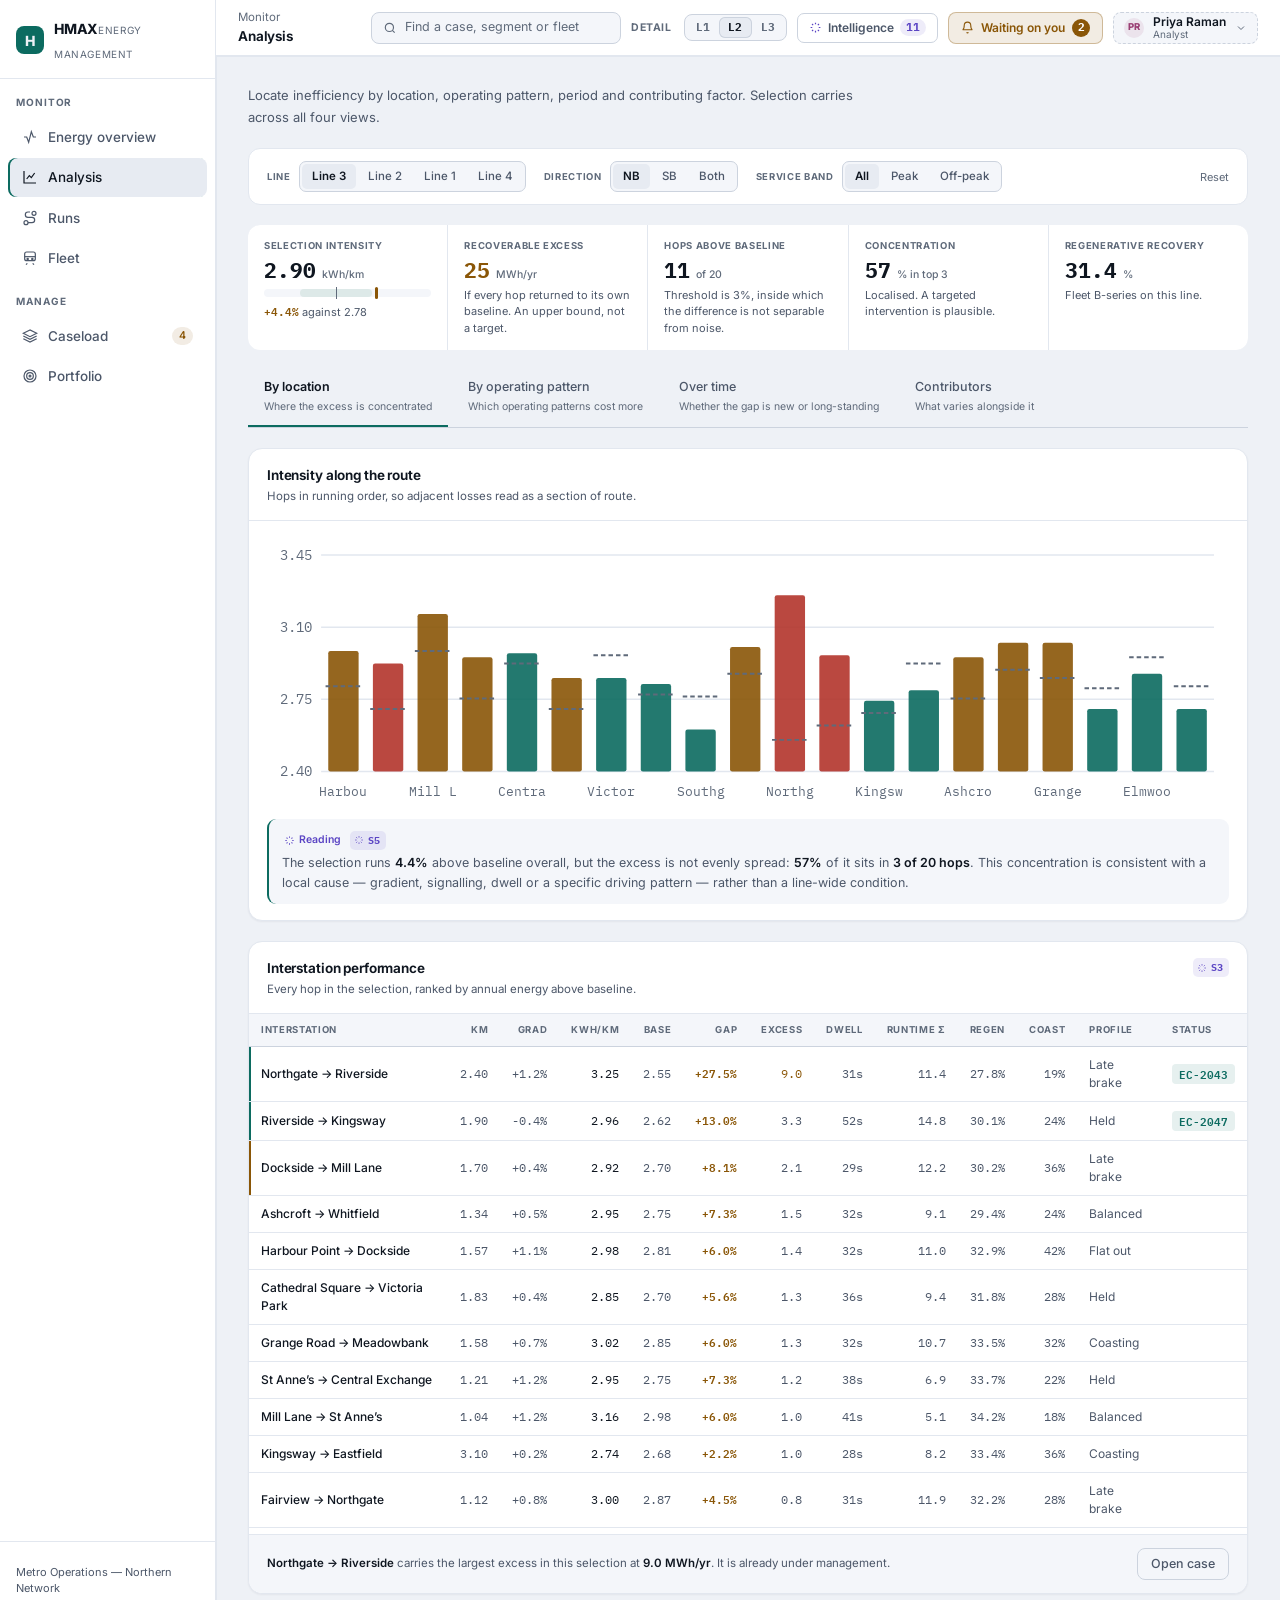
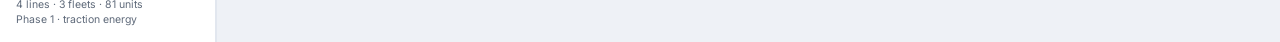
==== admin.html @ 5d6fa80d "HMAX Energy Management - Phase 1 concept prototype Operating rail and Data trust page removed. Inter" ====
<!DOCTYPE html>
<html lang="en">
<head>
<meta charset="UTF-8">
<meta name="robots" content="noindex, nofollow, noarchive, nosnippet">
<meta name="googlebot" content="noindex, nofollow">

<title>HMAX · Administration</title>
<meta name="viewport" content="width=device-width, initial-scale=1.0">
<script src="vendor/tailwind.js"></script>
<link rel="preconnect" href="https://fonts.googleapis.com">
<link href="https://fonts.googleapis.com/css2?family=Inter:wght@400;500;600;700;800&family=IBM+Plex+Mono:wght@400;500;600;700&display=swap" rel="stylesheet">
<link rel="stylesheet" href="shared.css">
<link rel="stylesheet" href="charts.css">
</head>
<body>
<div class="app-shell">
  <aside class="sidebar" id="sidebar"></aside>
  <main style="min-width:0">
    <div id="topbar"></div>
    <div id="main" class="px-8 py-7"></div>
  </main>
</div>

<script src="data.js"></script>
<script src="network.js"></script>
<script src="render.js"></script>
<script src="charts.js"></script>
<script src="shell.js"></script>
<script src="raise.js"></script>
<script>
(function () {
  var H = window.HMAX, R = H.render, Q = H.query, N = H.net, X = H.charts;
  var esc = R.esc, em = X.em;

  var ctx = H.shell.mount({ workspace: 'admin', crumb: 'Manage', title: 'Administration' });
  if (!ctx) return;

  var view = H.shell.param('view', 'people');

  /* ------------------------------------------------------------- tabs */

  var VIEWS = [
    { id: 'people',   name: 'People and access', sub: 'Who holds which role, and what it permits' },
    { id: 'services', name: 'Automated services', sub: 'What runs without being asked, and where it stops' },
    { id: 'sources',  name: 'Data sources',       sub: 'What is connected, and what degrades without it' },
    { id: 'models',   name: 'Baselines and models', sub: 'What claims are measured against' }
  ];

  var tabs = '<div class="view-tabs mb-6">' + VIEWS.map(function (v) {
    return '<a class="view-tab' + (v.id === view ? ' on' : '') + '" href="admin.html?view=' + v.id + '">' +
      '<span class="vt-name">' + esc(v.name) + '</span>' +
      '<span class="vt-sub">' + esc(v.sub) + '</span></a>';
  }).join('') + '</div>';

  /* ---------------------------------------------------------- 1. people */

  /* STAGES is an ordered array, not a keyed map. */
  function stageLabel(key) {
    for (var i = 0; i < H.STAGES.length; i++) {
      if (H.STAGES[i].key === key) return H.STAGES[i].label;
    }
    return key;
  }

  function grantSummary(g) {
    var out = [];
    if (g.view) out.push({ verb: 'View', detail: g.view.scope === 'all' ? 'The whole network' : esc(String(g.view.scope)) });
    if (g.contribute) out.push({ verb: 'Contribute evidence', detail: g.contribute.scope === 'all' ? 'Any case' : esc(String(g.contribute.scope)) });
    if (g.own) {
      out.push(g.own.stages.length
        ? { verb: 'Own cases at', detail: g.own.stages.map(stageLabel).join(', ') +
            (g.own.scope && g.own.scope !== 'all' ? ' \u00b7 ' + esc(String(g.own.scope)) : '') }
        : { verb: 'Owns a stage', detail: 'No \u2014 rules on cause and hands back, rather than carrying the case' });
    }
    if (g.approve) {
      out.push(g.approve.currencies.length
        ? { verb: 'Approve decisions spending',
            detail: g.approve.currencies.map(function (c) {
              return H.CURRENCIES[c] ? String(H.CURRENCIES[c].label).toLowerCase() : c;
            }).join(', ') +
            (g.approve.scope && g.approve.scope !== 'all' ? ' \u00b7 ' + esc(String(g.approve.scope)) : '') }
        : { verb: 'Approves', detail: 'Nothing \u2014 recommends, and is not the one who accepts the cost' });
    }
    return out;
  }

  function viewPeople() {
    var order = ['epm', 'analyst', 'opm', 'rse'];

    var cards = order.map(function (k) {
      var r = H.ROLES[k];
      var load = Q.attentionFor(k).length;
      var pen = Q.openCases().filter(function (c) {
        var key = c.stage && c.stage.key;
        var st = null;
        for (var i = 0; i < H.STAGES.length; i++) { if (H.STAGES[i].key === key) st = H.STAGES[i]; }
        if (!st) return false;
        return st.pen === 'currencyOwner' ? H.compute.approverRole(c) === k : st.pen === k;
      }).length;
      return '<div class="admin-card">' +
        '<div class="ac-head">' +
          '<span class="rs-avatar" style="width:36px;height:36px;font-size:12.5px;background:' + r.soft +
            ';color:' + r.color + '">' + esc(r.initials) + '</span>' +
          '<div style="min-width:0">' +
            '<div class="ac-person">' + esc(r.person) + '</div>' +
            '<div class="ac-role">' + esc(r.name) + '</div>' +
          '</div>' +
          '<span class="depth-chip" style="margin-left:auto">' + esc(r.depth) + '</span>' +
        '</div>' +

        '<div class="ac-question">' + esc(r.question) + '</div>' +

        '<div class="ac-stats">' +
          '<div><span class="mono">' + pen + '</span> holding the pen</div>' +
          '<div><span class="mono">' + load + '</span> in their queue</div>' +
          '<div>' + esc(r.cadence) + '</div>' +
        '</div>' +

        '<div class="ac-section">Permitted</div>' +
        '<ul class="ac-list">' +
          grantSummary(r.grants).map(function (g) {
            return '<li><span class="acl-verb">' + esc(g.verb) + '</span>' +
                   '<span class="acl-detail">' + g.detail + '</span></li>';
          }).join('') +
        '</ul>' +

        '<div class="ac-section">Deliberately outside the role</div>' +
        '<div class="ac-never">' + esc(r.neverDoes) + '</div>' +

        '<div class="ac-section">Sees</div>' +
        '<div class="ac-nav">' + r.nav.map(function (n) {
          return H.NAV[n] ? '<span class="ac-chip">' + esc(H.NAV[n].label) + '</span>' : '';
        }).join('') + '</div>' +
      '</div>';
    }).join('');

    /* Depth is the mechanism that makes one product serve four jobs, so it
       is stated explicitly rather than left as an implementation detail. */
    var depths = [
      { id: 'L1', label: 'Summary', who: 'Energy Performance Manager',
        what: 'Position, priority and outcome. Enough to decide what matters and whether it worked; not enough to re-derive it.' },
      { id: 'L2', label: 'Working', who: 'Operations and Timetable Performance',
        what: 'The figures behind a decision, its comparability and its trade-off, at the level needed to accept or reject it.' },
      { id: 'L3', label: 'Full', who: 'Analyst and Rolling Stock Engineer',
        what: 'Every input, every assumption, every run. The level at which a claim can be challenged.' }
    ];

    return tabs +
      '<p class="lede mb-6">Roles are defined by the decision each is accountable for, not by seniority. ' +
        'Detail is granted by role so the same case reads differently to the person who prioritises it and ' +
        'the person who has to defend it.</p>' +

      '<div class="admin-grid mb-7">' + cards + '</div>' +

      '<div class="panel mb-6">' +
        '<div class="panel-head"><div>' +
          '<div class="panel-title">Detail levels</div>' +
          '<div class="panel-sub">One case record, rendered at the depth the role needs. Adding a role ' +
            'means assigning a depth and a set of workspaces, not building a new product.</div>' +
        '</div></div>' +
        '<div class="panel-body flush">' +
          '<table class="dt"><thead><tr><th>Level</th><th>Name</th><th>Default for</th><th>What is shown</th>' +
          '</tr></thead><tbody>' +
          depths.map(function (d) {
            return '<tr' + (d.id === ctx.depth ? ' class="is-cased"' : '') + '>' +
              '<td class="mono key">' + esc(d.id) + '</td>' +
              '<td class="key">' + esc(d.label) + '</td>' +
              '<td>' + esc(d.who) + '</td>' +
              '<td>' + esc(d.what) + '</td></tr>';
          }).join('') +
          '</tbody></table>' +
        '</div>' +
      '</div>';
  }

  /* -------------------------------------------------------- 2. services */

  function viewServices() {
    var byStage = {};
    H.SERVICES.forEach(function (s) {
      if (!byStage[s.stage]) byStage[s.stage] = [];
      byStage[s.stage].push(s);
    });
    var stageOrder = [];
    H.STAGES.forEach(function (g) { if (byStage[g.key]) stageOrder.push(g.key); });
    for (var k in byStage) {
      if (byStage.hasOwnProperty(k) && stageOrder.indexOf(k) === -1) stageOrder.push(k);
    }

    var enabled = H.SERVICES.filter(function (s) { return s.enabled; }).length;

    var groups = stageOrder.map(function (stage) {
      var label = stageLabel(stage);
      return '<div class="svc-group">' +
        '<div class="svc-stage">' + esc(label) + '</div>' +
        byStage[stage].map(function (s) {
          var th = [];
          for (var t in s.thresholds) {
            if (s.thresholds.hasOwnProperty(t)) {
              th.push('<span class="svc-th"><span class="sth-k">' + esc(t) + '</span>' +
                '<span class="sth-v mono">' + esc(String(s.thresholds[t])) + '</span></span>');
            }
          }
          return '<div class="svc-row">' +
            '<div class="svc-id mono">' + esc(s.id) + '</div>' +
            '<div style="min-width:0">' +
              '<div class="svc-name">' + esc(s.name) + '</div>' +
              '<div class="svc-does">' + esc(s.does) + '</div>' +
              '<div class="svc-pair">' +
                '<div class="svc-half"><span class="svc-k">Stops at</span>' + esc(s.checkpoint) + '</div>' +
                '<div class="svc-half"><span class="svc-k">When it cannot</span>' + esc(s.cannot) + '</div>' +
              '</div>' +
              (th.length ? '<div class="svc-ths">' + th.join('') + '</div>' : '') +
            '</div>' +
            '<div class="svc-state">' +
              '<span class="svc-toggle' + (s.enabled ? ' on' : '') + '"></span>' +
              '<span class="svc-label">' + (s.enabled ? 'Active' : 'Off') + '</span>' +
            '</div>' +
          '</div>';
        }).join('') +
      '</div>';
    }).join('');

    return tabs +
      '<p class="lede mb-6">Every automated service is listed with what it does, the point at which it ' +
        'stops and hands to a person, and what it does instead when its conditions are not met. A service ' +
        'that cannot meet its threshold holds its output rather than lowering the threshold.</p>' +

      '<div class="metric-strip mb-6">' +
        '<div class="metric"><div class="metric-label">Services active</div>' +
          '<div class="metric-value">' + enabled + '<span class="metric-unit">of ' + H.SERVICES.length + '</span></div>' +
          '<div class="metric-sub">Each can be disabled independently without affecting the case spine.</div></div>' +
        '<div class="metric"><div class="metric-label">Human checkpoints</div>' +
          '<div class="metric-value">' + H.SERVICES.length + '</div>' +
          '<div class="metric-sub">No service completes a stage on its own.</div></div>' +
        '<div class="metric"><div class="metric-label">Decisions automated</div>' +
          '<div class="metric-value">0</div>' +
          '<div class="metric-sub">Services propose and evidence. People decide and are recorded as having decided.</div></div>' +
      '</div>' +

      '<div class="panel">' +
        '<div class="panel-head"><div>' +
          '<div class="panel-title">Services by stage</div>' +
          '<div class="panel-sub">Grouped by the gate they support, so it is visible which part of the ' +
            'spine would lose assistance if one were turned off.</div>' +
        '</div></div>' +
        '<div class="panel-body">' + groups + '</div>' +
      '</div>';
  }

  /* --------------------------------------------------------- 3. sources */

  function viewSources() {
    var connected = H.SOURCES.filter(function (s) { return s.state === 'connected'; }).length;
    var mandatory = H.SOURCES.filter(function (s) { return s.mandatory; });
    var avg = Math.round(H.SOURCES.reduce(function (a, s) { return a + s.coverage; }, 0) / H.SOURCES.length);
    var weakest = H.SOURCES.slice().sort(function (a, b) { return a.coverage - b.coverage; })[0];

    return tabs +
      '<p class="lede mb-6">The platform reads record types, not a named signalling system. Each record ' +
        'type is supplied by an adapter, so an operator with different infrastructure replaces the adapter ' +
        'rather than the product. Where a record type is absent, the capability it feeds is withdrawn and ' +
        'named — it is never silently estimated.</p>' +

      '<div class="metric-strip mb-6">' +
        '<div class="metric"><div class="metric-label">Adapters connected</div>' +
          '<div class="metric-value">' + connected + '<span class="metric-unit">of ' + H.SOURCES.length + '</span></div>' +
          '<div class="metric-sub">' + mandatory.length + ' are mandatory for any energy claim.</div></div>' +
        '<div class="metric"><div class="metric-label">Mean coverage</div>' +
          '<div class="metric-value">' + avg + '<span class="metric-unit">%</span></div>' +
          '<div class="metric-sub">Completeness across the last 28 days.</div></div>' +
        '<div class="metric"><div class="metric-label">Weakest source</div>' +
          '<div class="metric-value" style="font-size:19px">' + esc(weakest.record) + '</div>' +
          '<div class="metric-sub">' + weakest.coverage + '% coverage from ' + esc(weakest.source) + '.</div></div>' +
      '</div>' +

      '<div class="panel mb-6">' +
        '<div class="panel-head"><div>' +
          '<div class="panel-title">Record types and adapters</div>' +
          '<div class="panel-sub">What each supplies, and what the platform stops being able to claim ' +
            'without it.</div></div>' +
        '</div>' +
        '<div class="panel-body flush">' +
          '<table class="dt"><thead><tr>' +
            '<th>Record type</th><th>Supplied by</th><th>State</th><th class="num">Coverage</th>' +
            '<th>Required</th><th>Without it</th>' +
          '</tr></thead><tbody>' +
          H.SOURCES.map(function (s) {
            var tone = s.coverage >= 95 ? 'var(--green)' : s.coverage >= 80 ? 'var(--text-primary)' : 'var(--amber)';
            return '<tr>' +
              '<td class="key">' + esc(s.record) + '</td>' +
              '<td>' + R.esc(s.source) + '</td>' +
              '<td><span class="src-state ' + esc(s.state) + '">' + esc(s.state) + '</span></td>' +
              '<td class="num mono" style="color:' + tone + '">' + s.coverage + '%</td>' +
              '<td>' + (s.mandatory
                ? '<span class="req-chip">Mandatory</span>'
                : '<span style="color:var(--text-tertiary);font-size:11px">Optional</span>') + '</td>' +
              '<td style="color:var(--text-secondary)">' + esc(s.degrades) + '</td>' +
            '</tr>';
          }).join('') +
          '</tbody></table>' +
        '</div>' +
      '</div>' +

      '<div class="panel">' +
        '<div class="panel-head"><div>' +
          '<div class="panel-title">Portability</div>' +
          '<div class="panel-sub">What has to be true for this platform to run on a different railway.</div>' +
        '</div></div>' +
        '<div class="panel-body">' +
          '<div class="port-grid">' +
            [['Movement data',
              'Any source that yields run, position and speed records. CBTC and ATO are the current ' +
              'adapters; conventional signalling with train describer and GPS is the next.'],
             ['Energy data',
              'Either measured traction energy or a calibrated model with a stated error band. Where only ' +
              'a model exists, every figure derived from it carries its envelope.'],
             ['Network description',
              'Lines, stations, interstation distances and gradients. Supplied once, versioned thereafter.'],
             ['Fleet description',
              'Units, propulsion type and regenerative capability. Determines which comparisons are valid.'],
             ['Baseline policy',
              'The operator chooses matched-run, historical or design baselines. The platform enforces ' +
              'that the choice is declared and held constant within a case.'],
             ['Role mapping',
              'Four roles ship by default. An operator maps their own job titles onto the decisions each ' +
              'role is accountable for.']
            ].map(function (p) {
              return '<div class="port-item"><div class="port-k">' + esc(p[0]) + '</div>' +
                '<div class="port-v">' + esc(p[1]) + '</div></div>';
            }).join('') +
          '</div>' +
        '</div>' +
      '</div>';
  }

  /* ---------------------------------------------------------- 4. models */

  function viewModels() {
    return tabs +
      '<p class="lede mb-6">A saving is only as defensible as the thing it is measured against. Baselines ' +
        'and models are versioned, carry a validity window and an applicability envelope, and a case ' +
        'records which version it used so a later change cannot silently rewrite a past result.</p>' +

      '<div class="panel mb-6">' +
        '<div class="panel-head"><div>' +
          '<div class="panel-title">Baselines</div>' +
          '<div class="panel-sub">Each carries the method that produced it, the sample it was fitted on ' +
            'and the band inside which a difference is not separable from noise.</div></div>' +
          '<div class="panel-actions">' + R.sref('S2') + '</div>' +
        '</div>' +
        '<div class="panel-body flush">' +
          '<table class="dt"><thead><tr>' +
            '<th>Baseline</th><th>Type</th><th>Method</th><th class="num">Value</th>' +
            '<th class="num">Band</th><th class="num">Sample</th><th>Valid</th><th>Comparability</th>' +
          '</tr></thead><tbody>' +
          H.BASELINES.map(function (b) {
            return '<tr>' +
              '<td class="mono key">' + esc(b.id) + ' v' + esc(String(b.version)) + '</td>' +
              '<td>' + esc(b.type) + '</td>' +
              '<td style="color:var(--text-secondary)">' + esc(b.method) + '</td>' +
              '<td class="num mono">' + X.fmt(b.value) + '</td>' +
              '<td class="num mono muted">' + esc(b.band) + '</td>' +
              '<td class="num mono">' + X.fmtInt(b.sampleRuns) + '</td>' +
              '<td class="mono" style="font-size:10.5px;color:var(--text-tertiary)">' + esc(b.validFrom) +
                ' \u2192 ' + esc(b.validTo || 'open') + '</td>' +
              '<td><span class="cm-state ' + esc(b.comparability.score) + '">' +
                esc(b.comparability.score) + '</span></td>' +
            '</tr>';
          }).join('') +
          '</tbody></table>' +
        '</div>' +
      '</div>' +

      '<div class="panel">' +
        '<div class="panel-head"><div>' +
          '<div class="panel-title">Models</div>' +
          '<div class="panel-sub">Used to estimate what a change would save before it is made. Each names ' +
            'the conditions it was validated under and the cases it must not be applied to.</div></div>' +
        '</div>' +
        '<div class="panel-body">' +
          H.MODELS.map(function (m) {
            return '<div class="model-row">' +
              '<div class="mr-head">' +
                '<span class="mono mr-id">' + esc(m.id) + '</span>' +
                '<span class="mr-name">' + esc(m.name) + '</span>' +
                '<span class="mono mr-ver">v' + esc(m.version) + '</span>' +
                '<span class="mr-cal' + (m.calibration === 'calibrated' ? ' ok' : '') + '">' +
                  esc(m.calibration) + ' ' + esc(m.calibratedAt) + '</span>' +
              '</div>' +
              '<div class="mr-grid">' +
                '<div><span class="mr-k">Applicable within</span>' + esc(m.envelope) + '</div>' +
                '<div><span class="mr-k">Validated against</span>' + esc(m.validation) + '</div>' +
              '</div>' +
              (m.outside && m.outside.length
                ? '<div class="mr-outside"><span class="mr-k">Outside envelope</span>' +
                  m.outside.map(function (o) { return esc(o); }).join(' \u00b7 ') + '</div>'
                : '') +
            '</div>';
          }).join('') +
        '</div>' +
      '</div>';
  }

  /* -------------------------------------------------------------- mount */

  var body = view === 'services' ? viewServices()
           : view === 'sources'  ? viewSources()
           : view === 'models'   ? viewModels()
           : viewPeople();

  document.getElementById('main').innerHTML = body;
})();
</script>
</body>
</html>
---- shared.css ----
:root{
  /* Light enterprise palette. Surfaces ascend toward white; the page itself is
     the recessed plane, so cards read as the working surface. */
  --bg: #eef1f6;
  --bg-elev-1: #ffffff;
  --bg-elev-2: #f4f6fa;
  --bg-elev-3: #e7ebf2;
  --border: #ccd3de;
  --border-soft: #e2e7ef;
  --text-primary: #0f1620;
  --text-secondary: #4c5769;
  --text-tertiary: #5f6a7a;
  /* Product chrome and primary action. */
  --accent: #0c6b60;
  --accent-soft: rgba(12,107,96,0.10);
  /* State. Chosen for legibility as text on white, not for vibrancy. */
  --amber: #8a5607;
  --amber-soft: rgba(138,86,7,0.11);
  --red: #b3352c;
  --red-soft: rgba(179,53,44,0.10);
  --blue: #1c56c9;
  --blue-soft: rgba(28,86,201,0.10);
  /* Reserved for the intelligence layer. Nothing system-generated uses any
     other hue, so the reader learns it once. */
  --purple: #5b45c4;
  --purple-soft: rgba(91,69,196,0.10);
  --green: #15734a;
  --green-soft: rgba(21,115,74,0.10);
  --shadow-sm: 0 1px 2px rgba(15,22,32,.05);
  --shadow-md: 0 1px 3px rgba(15,22,32,.07), 0 4px 12px rgba(15,22,32,.05);
}
* { box-sizing: border-box; }
body{
  background: var(--bg);
  color: var(--text-primary);
  font-family: 'Inter', -apple-system, BlinkMacSystemFont, 'Segoe UI', sans-serif;
  -webkit-font-smoothing: antialiased;
}
.mono { font-family: 'IBM Plex Mono', monospace; }
.surface { background: var(--bg-elev-1); border: 1px solid var(--border-soft); }
.surface-2 { background: var(--bg-elev-2); border: 1px solid var(--border); }
.surface-3 { background: var(--bg-elev-3); border: 1px solid var(--border); }
.text-secondary { color: var(--text-secondary); }
.text-tertiary { color: var(--text-tertiary); }
.accent-text { color: var(--accent); }
::-webkit-scrollbar { width: 10px; height: 10px; }
::-webkit-scrollbar-thumb { background: #c3cbd8; border-radius: 8px; border: 2px solid transparent; background-clip: content-box; }
::-webkit-scrollbar-thumb:hover { background: #a8b3c4; background-clip: content-box; }
::-webkit-scrollbar-track { background: transparent; }

/* .nav-link retired â€” the top nav is gone; shell.js renders .sidebar-link. */

.toggle-btn { color: var(--text-secondary); transition: all .15s ease; }
.toggle-btn.active { background: var(--bg-elev-3); color: var(--text-primary); box-shadow: inset 0 0 0 1px var(--border); }

.kpi-card { background: linear-gradient(180deg, var(--bg-elev-1) 0%, var(--bg-elev-1) 100%); border: 1px solid var(--border-soft); transition: border-color .15s ease, transform .15s ease; }
.kpi-card:hover { border-color: var(--border); transform: translateY(-1px); }

.chip { background: var(--bg-elev-2); border: 1px solid var(--border); color: var(--text-secondary); transition: all .15s ease; cursor: pointer; }
.chip:hover { border-color: var(--border); color: var(--text-primary); }
.chip.active { background: var(--accent-soft); border-color: var(--accent); color: var(--accent); }

.insight-card { background: var(--bg-elev-1); border: 1px solid var(--border-soft); }
.insight-card:hover { border-color: var(--border); }

.conf-bar-track { background: var(--bg-elev-3); }

/* Depth is handled by [data-depth-min] in the shell section below.
   The former .expert-only / .mgmt-only pair is retired. */

.pulse-dot { animation: pulse 2.2s ease-in-out infinite; }
@keyframes pulse { 0%,100%{ opacity:1;} 50%{ opacity:.35;} }

.tooltip-target:hover .tooltip-box { opacity: 1; transform: translateY(0); pointer-events: auto; }
.tooltip-box { opacity: 0; transform: translateY(4px); transition: all .15s ease; pointer-events:none; }

.sparkline-fade { mask-image: linear-gradient(to right, black 70%, transparent 100%); }

/* .role-menu retired â€” superseded by .role-switch in the shell section. */

/* ---- shared additions for other screens ---- */
.row-hover:hover { background: var(--bg-elev-2); }
.tab-btn { color: var(--text-tertiary); border-bottom: 2px solid transparent; transition: all .15s ease; }
.tab-btn:hover { color: var(--text-secondary); }
.tab-btn.active { color: var(--text-primary); border-color: var(--accent); }
.tab-nav { display:flex; align-items:center; gap:28px; }
.stage-pill { font-size: 11px; font-weight: 600; padding: 3px 9px; border-radius: 999px; }
.timeline-dot { width: 9px; height: 9px; border-radius: 50%; flex-shrink: 0; }
.timeline-line { width: 1px; background: var(--border); flex-grow: 1; }
.progress-track { background: var(--bg-elev-3); border-radius: 999px; overflow: hidden; }
.card-hover:hover { border-color: var(--border); }
.select-like { background: var(--bg-elev-2); border: 1px solid var(--border); color: var(--text-secondary); }

/* ================= IA v2 : Monitor / Cases / Sources ================= */

/* --- sidebar shell --- */
.app-shell { display: grid; grid-template-columns: 216px 1fr; min-height: 100vh; }
.sidebar { background: var(--bg-elev-1); border-right: 1px solid var(--border-soft); display: flex; flex-direction: column; }
.sidebar-link { display: flex; align-items: center; gap: 10px; padding: 9px 14px; margin: 1px 8px; border-radius: 8px; color: var(--text-secondary); font-size: 13.5px; font-weight: 500; transition: all .15s ease; cursor: pointer; }
.sidebar-link:hover { background: var(--bg-elev-2); color: var(--text-primary); }
.sidebar-link.active { background: var(--bg-elev-3); color: var(--text-primary); box-shadow: inset 2px 0 0 var(--accent); }
.sidebar-link svg { width: 16px; height: 16px; flex-shrink: 0; }
.sidebar-badge { margin-left: auto; font-size: 10.5px; font-weight: 600; padding: 1px 7px; border-radius: 999px; background: var(--bg-elev-3); color: var(--text-tertiary); }
.sidebar-badge.new { background: var(--accent-soft); color: var(--accent); }

/* --- readiness ladder (L1-L7) : maturity, not severity â€” neutral-to-accent scale, not a stoplight --- */
.ladder-pill { font-family: 'IBM Plex Mono', monospace; font-size: 11px; font-weight: 700; padding: 2px 7px; border-radius: 5px; letter-spacing: .02em; }
.ladder-L1, .ladder-L2 { background: var(--bg-elev-3); color: var(--text-tertiary); }
.ladder-L3, .ladder-L4 { background: var(--bg-elev-3); color: var(--text-secondary); }
.ladder-L5, .ladder-L6 { background: var(--bg-elev-3); color: var(--text-primary); }
.ladder-L7 { background: var(--accent-soft); color: var(--accent); }
.ladder-track { display: flex; gap: 2px; }
.ladder-seg { width: 12px; height: 4px; border-radius: 2px; background: var(--border); }
.ladder-seg.filled { background: var(--accent); }

/* --- margin / impact reservation ledger --- */
.ledger-track { height: 6px; border-radius: 999px; background: var(--bg-elev-3); overflow: hidden; display: flex; }
.ledger-fill-committed { background: var(--accent); }
.ledger-fill-available { background: var(--border); }

/* --- baseline object badges (type must always be explicit â€” distinguished by label/icon, not color) --- */
.baseline-type { font-size: 10.5px; font-weight: 700; text-transform: uppercase; letter-spacing: .04em; padding: 2px 8px; border-radius: 999px; border: 1px solid var(--border); background: var(--bg-elev-3); color: var(--text-secondary); }

/* --- trace / attribution (Progressive Disclosure Trace) --- */
.trace-chip { display: inline-flex; align-items: center; gap: 4px; font-family: 'IBM Plex Mono', monospace; font-size: 10.5px; font-weight: 600; color: var(--text-tertiary); border: 1px dashed var(--border); border-radius: 5px; padding: 1px 6px; cursor: pointer; transition: all .15s ease; }
.trace-chip:hover { color: var(--accent); border-color: var(--accent); border-style: solid; }
.trace-ladder { display: none; }
.trace-ladder.open { display: block; }
.trace-step { border-left: 2px solid var(--border); padding: 8px 0 8px 14px; margin-left: 4px; position: relative; }
.trace-step::before { content: ''; position: absolute; left: -5px; top: 14px; width: 8px; height: 8px; border-radius: 50%; background: var(--bg-elev-1); border: 2px solid var(--accent); }
.trace-step:last-child { border-color: transparent; }

/* --- constraint envelope / actionability class --- */
.envelope-stat { border: 1px solid var(--border-soft); background: var(--bg-elev-2); border-radius: 10px; padding: 12px; }
.action-class { font-size: 10px; font-weight: 700; text-transform: uppercase; letter-spacing: .04em; padding: 2px 7px; border-radius: 4px; }
.action-class.immediate { background: var(--accent-soft); color: var(--accent); }
.action-class.threshold { background: var(--amber-soft); color: var(--amber); }
.action-class.engineering { background: var(--bg-elev-3); color: var(--text-secondary); }

/* --- plan / verdict pair --- */
.plan-lock { border: 1px solid var(--border); background: var(--bg-elev-2); border-radius: 10px; }
.verdict-card { border-radius: 10px; padding: 14px; }
.verdict-card.confirmed { background: var(--green-soft); border: 1px solid rgba(74,222,128,.35); }
.verdict-card.partial { background: var(--amber-soft); border: 1px solid rgba(245,185,92,.35); }
.verdict-card.inconclusive { background: var(--bg-elev-3); border: 1px solid var(--border); }

/* --- smart pipeline: signal engine, precedent nudges, auto vs human provenance --- */
.smart-tag{ display:inline-flex; align-items:center; gap:4px; font-size:10.5px; font-weight:600; padding:2px 2px; color: var(--purple); border:none; background:none; }
.smart-tag svg{ width:11px; height:11px; flex-shrink:0; }
.smart-tag.subtle{ color: var(--text-tertiary); }
.precedent-card{ border:1px solid var(--border); background: var(--bg-elev-2); border-radius:12px; }
.funnel-stage{ display:flex; align-items:center; justify-content:space-between; gap:8px; padding:6px 0; }
.funnel-bar-track{ height:5px; border-radius:999px; background: var(--bg-elev-3); overflow:hidden; margin-top:4px; }
.funnel-bar-fill{ height:100%; background: var(--accent); border-radius:999px; }
.trail-icon{ width:18px; height:18px; border-radius:50%; display:flex; align-items:center; justify-content:center; flex-shrink:0; font-size:9.5px; font-weight:700; }
.trail-icon.auto{ background: var(--accent-soft); color: var(--accent); }
.trail-icon.human{ background: var(--bg-elev-3); color: var(--text-secondary); }
.readiness-progress-track{ height:4px; border-radius:999px; background: var(--bg-elev-3); overflow:hidden; }
.readiness-progress-fill{ height:100%; background: var(--amber); border-radius:999px; }
.suggested-action{ position:relative; box-shadow: 0 0 0 1px var(--accent) inset; }
.suggested-flag{ position:absolute; top:-8px; right:10px; font-size:9.5px; font-weight:700; letter-spacing:.04em; text-transform:uppercase; color: var(--bg); background: var(--accent); padding:1.5px 7px; border-radius:999px; }

/* --- opportunity chip embedded in monitor charts --- */
.opp-chip { display: inline-flex; align-items: center; gap: 6px; font-size: 11px; font-weight: 700; letter-spacing: .03em; text-transform: uppercase; color: var(--accent); background: var(--accent-soft); border: 1px solid rgba(94,234,212,.3); padding: 3px 10px; border-radius: 999px; }

/* --- schematic chart placeholders (structural, not literal charting) --- */
.chart-frame { position: relative; height: 168px; border-bottom: 1px solid var(--border-soft); border-left: 1px solid var(--border-soft); }
.chart-frame svg { position: absolute; inset: 0; width: 100%; height: 100%; overflow: visible; }

/* --- lifecycle stepper: one framework, reused per case regardless of type --- */
.progress-card{ background: var(--bg-elev-1); border: 1px solid var(--border-soft); border-radius: 12px; padding: 16px 18px 14px; }
.progress-card-head{ display:flex; align-items:center; justify-content:space-between; margin-bottom:14px; }
.progress-eyebrow{ font-size:10.5px; font-weight:700; letter-spacing:.06em; text-transform:uppercase; color: var(--text-tertiary); }
.progress-substep{ font-size:11px; color: var(--text-secondary); }
.stepper-track{ position:relative; display:flex; justify-content:space-between; padding:0 2px; }
.stepper-line{ position:absolute; left:8.333%; right:8.333%; top:13px; height:2px; background: var(--border-soft); z-index:0; }
.stepper-line-fill{ position:absolute; left:8.333%; top:13px; height:2px; background: var(--accent); z-index:1; transition: width .2s ease; }
.stepper-node{ position:relative; z-index:2; display:flex; flex-direction:column; align-items:center; gap:7px; flex:1; }
.stepper-dot{ width:24px; height:24px; border-radius:50%; display:flex; align-items:center; justify-content:center; font-size:10.5px; font-weight:800; background: var(--bg-elev-2); border:2px solid var(--border-soft); color: var(--text-tertiary); }
.stepper-dot.done{ background: var(--accent); border-color: var(--accent); color: var(--bg); }
.stepper-dot.current{ background: var(--bg-elev-2); border-color: var(--accent); color: var(--accent); box-shadow: 0 0 0 4px var(--accent-soft); }
.stepper-label{ font-size:10px; font-weight:700; letter-spacing:.03em; text-transform:uppercase; color: var(--text-tertiary); }
.stepper-label.done{ color: var(--text-secondary); }
.stepper-label.current{ color: var(--text-primary); }
.stepper-divider{ height:1px; background: var(--border-soft); margin:14px 0 12px; }
.stepper-next{ display:flex; align-items:center; gap:10px; }
.stepper-next-icon{ width:26px; height:26px; border-radius:50%; display:flex; align-items:center; justify-content:center; background: var(--accent-soft); color: var(--accent); flex-shrink:0; }
.stepper-next-text{ font-size:12.5px; line-height:1.4; }
.stepper-next-text b{ font-weight:700; color: var(--text-primary); }
.stepper-next-meta{ font-size:11.5px; color: var(--text-secondary); margin-left:auto; white-space:nowrap; padding-left:14px; text-align:right; }

/* --- readiness gate: N questions, generic across case/lever types --- */
.readiness-row{ display:flex; align-items:center; justify-content:space-between; gap:12px; padding:11px 0; border-top:1px solid var(--border-soft); }
.readiness-row:first-child{ border-top:none; }
.readiness-dot{ width:7px; height:7px; border-radius:50%; background: var(--green); flex-shrink:0; }
.readiness-dot.open{ background: var(--text-tertiary); }

/* --- evidence-by-question blocks (lettered, source-agnostic) --- */
.ev-letter{ width:22px; height:22px; border-radius:6px; display:flex; align-items:center; justify-content:center; font-size:11.5px; font-weight:800; background: var(--accent-soft); color: var(--accent); flex-shrink:0; }
.ev-block-head{ display:flex; align-items:center; justify-content:space-between; gap:12px; flex-wrap:wrap; }
.ev-question{ font-size:11.5px; color: var(--text-tertiary); font-style:italic; }

/* --- currency: named budgets a lever draws down, owned by a role --- */
.currency-chip{ font-size:10px; font-weight:700; text-transform:uppercase; letter-spacing:.05em; padding:2px 8px; border-radius:5px; border:1px solid var(--border); background: var(--bg-elev-3); color: var(--text-secondary); }
.gainpay-track{ height:9px; border-radius:999px; overflow:hidden; display:flex; background: var(--bg-elev-3); }
.gainpay-gain{ background: var(--green); height:100%; }
.gainpay-pay{ background: var(--amber); height:100%; }

/* --- scenario bundle cards --- */
.bundle-card{ border:1px solid var(--border-soft); background: var(--bg-elev-2); border-radius:12px; padding:16px; }
.bundle-card.recommended{ border-color: var(--accent); background: var(--bg-elev-3); box-shadow: 0 0 0 1px var(--accent-soft) inset; }
.bundle-bar-track{ height:7px; border-radius:999px; overflow:hidden; display:flex; background: var(--bg-elev-3); }

/* ===========================================================================
   IA v3 â€” shell, depth, queues, gates, handover, smart layer
   Added in S2. Colour stays reserved for meaningful state: a gate that is
   yours, a block, a confirmed verdict, a low-confidence reading. Structure,
   hierarchy and ownership are carried by weight, spacing and rule â€” not hue.
   ========================================================================= */

/* --- depth ---------------------------------------------------------------
   One mechanism replaces the old expert-only / mgmt-only pair. Any element
   can declare the minimum depth at which it is meaningful; the shell sets
   data-depth on <body>. L1 headline, L2 working, L3 full trace.
   Display variants are explicit because `revert` would discard the utility
   class that set the element's display in the first place.
   ----------------------------------------------------------------------- */
[data-depth-min]{ display: none !important; }
body[data-depth="L2"] [data-depth-min="L2"],
body[data-depth="L3"] [data-depth-min="L2"],
body[data-depth="L3"] [data-depth-min="L3"]{ display: block !important; }
body[data-depth="L2"] [data-depth-min="L2"].flex,
body[data-depth="L3"] [data-depth-min="L2"].flex,
body[data-depth="L3"] [data-depth-min="L3"].flex{ display: flex !important; }
body[data-depth="L2"] [data-depth-min="L2"].grid,
body[data-depth="L3"] [data-depth-min="L2"].grid,
body[data-depth="L3"] [data-depth-min="L3"].grid{ display: grid !important; }
body[data-depth="L2"] [data-depth-min="L2"].inline-flex,
body[data-depth="L3"] [data-depth-min="L2"].inline-flex,
body[data-depth="L3"] [data-depth-min="L3"].inline-flex{ display: inline-flex !important; }
body[data-depth="L2"] [data-depth-min="L2"].inline,
body[data-depth="L3"] [data-depth-min="L2"].inline,
body[data-depth="L3"] [data-depth-min="L3"].inline{ display: inline !important; }
body[data-depth="L2"] tr[data-depth-min="L2"],
body[data-depth="L3"] tr[data-depth-min="L2"],
body[data-depth="L3"] tr[data-depth-min="L3"]{ display: table-row !important; }
/* the full trace opens on its own at L3 without needing to be clicked */
body[data-depth="L3"] .trace-ladder{ display: block; }

/* --- topbar --------------------------------------------------------------
   One row, four slots: identity, search, depth, role. Rendered once by
   shell.js so every workspace is guaranteed the same controls.
   ----------------------------------------------------------------------- */
.topbar-slot{ display:flex; align-items:center; gap:14px; height:56px; padding:0 22px; background: var(--bg-elev-1); border-bottom:1px solid var(--border-soft); position:sticky; top:0; z-index:40; }
.topbar-slot .ts-title{ font-size:13.5px; font-weight:650; color: var(--text-primary); letter-spacing:-.01em; }
.topbar-slot .ts-crumb{ font-size:11.5px; color: var(--text-tertiary); }
.topbar-slot .ts-right{ margin-left:auto; display:flex; align-items:center; gap:10px; }

.case-search{ position:relative; display:flex; align-items:center; gap:8px; min-width:250px; height:32px; padding:0 11px; border-radius:8px; background: var(--bg-elev-2); border:1px solid var(--border); transition: border-color .15s ease; }
.case-search:focus-within{ border-color:var(--accent); box-shadow:0 0 0 3px var(--accent-soft); }
.case-search svg{ width:14px; height:14px; color: var(--text-tertiary); flex-shrink:0; }
.case-search input{ flex:1; background:none; border:none; outline:none; color: var(--text-primary); font-size:12.5px; }
.case-search input::placeholder{ color: var(--text-tertiary); }
.case-search kbd{ font-family:'IBM Plex Mono',monospace; font-size:10px; color: var(--text-tertiary); border:1px solid var(--border); border-radius:4px; padding:1px 5px; }
.case-search-results{ position:absolute; top:38px; left:0; right:0; background: var(--bg-elev-2); border:1px solid var(--border); border-radius:10px; overflow:hidden; box-shadow:0 12px 28px rgba(15,22,32,.13); z-index:60; }
.case-search-results .csr-item{ display:flex; align-items:center; gap:10px; padding:9px 12px; cursor:pointer; border-top:1px solid var(--border-soft); }
.case-search-results .csr-item:first-child{ border-top:none; }
.case-search-results .csr-item:hover{ background: var(--bg-elev-3); }
.case-search-results .csr-id{ font-family:'IBM Plex Mono',monospace; font-size:11px; color: var(--text-tertiary); }
.case-search-results .csr-empty{ padding:11px 12px; font-size:12px; color: var(--text-tertiary); }

/* --- depth control : a view setting, deliberately quiet --- */
.depth-control{ display:inline-flex; align-items:center; padding:2px; border-radius:8px; background: var(--bg-elev-2); border:1px solid var(--border); }
.depth-control button{ font-family:'IBM Plex Mono',monospace; font-size:10.5px; font-weight:700; letter-spacing:.02em; padding:3px 9px; border-radius:6px; color: var(--text-tertiary); background:none; border:none; cursor:pointer; transition: all .15s ease; }
.depth-control button:hover{ color: var(--text-secondary); }
.depth-control button.active{ background: var(--bg-elev-3); color: var(--text-primary); box-shadow: inset 0 0 0 1px var(--border); }
.depth-control-label{ font-size:10.5px; font-weight:700; letter-spacing:.06em; text-transform:uppercase; color: var(--text-tertiary); margin-right:2px; }

/* --- attention pill : the count of things waiting on the current role.
       Amber only when non-zero â€” a zero state must not read as a warning. --- */
.attention-pill{ display:inline-flex; align-items:center; gap:7px; height:32px; padding:0 12px; border-radius:8px; font-size:12px; font-weight:600; background: var(--bg-elev-2); border:1px solid var(--border); color: var(--text-tertiary); cursor:pointer; transition: all .15s ease; }
.attention-pill:hover{ border-color: var(--text-tertiary); color: var(--text-secondary); }
.attention-pill .ap-count{ font-family:'IBM Plex Mono',monospace; font-size:11px; font-weight:800; min-width:18px; height:18px; padding:0 5px; border-radius:999px; display:inline-flex; align-items:center; justify-content:center; background: var(--bg-elev-3); color: var(--text-tertiary); }
.attention-pill.has-items{ background: var(--amber-soft); border-color: rgba(138,86,7,.34); color: var(--amber); }
.attention-pill.has-items:hover{ border-color: rgba(138,86,7,.62); color: var(--amber); }
.attention-pill.has-items .ap-count{ background: var(--amber); color: #fff; }

/* --- role switch : a demonstration device, not a product control. The dashed
       edge is the tell â€” it should never be mistaken for account switching. --- */
.role-switch{ position:relative; display:inline-flex; align-items:center; gap:9px; height:32px; padding:0 10px; border-radius:8px; background: var(--bg-elev-2); border:1px dashed var(--border); cursor:pointer; transition: border-color .15s ease; }
.role-switch:hover{ border-color:var(--border); background:var(--bg-elev-2); }
.role-switch .rs-avatar{ width:20px; height:20px; border-radius:50%; display:flex; align-items:center; justify-content:center; font-size:9.5px; font-weight:800; letter-spacing:-.02em; flex-shrink:0; background: var(--bg-elev-3); color: var(--text-secondary); }
.role-switch .rs-name{ font-size:12px; font-weight:600; color: var(--text-primary); line-height:1.1; }
.role-switch .rs-role{ font-size:10px; color: var(--text-tertiary); line-height:1.1; }
.role-switch .rs-caret{ width:12px; height:12px; color: var(--text-tertiary); }
.role-menu-panel{ position:absolute; top:38px; right:0; width:268px; background: var(--bg-elev-2); border:1px solid var(--border); border-radius:12px; overflow:hidden; box-shadow:0 14px 34px rgba(15,22,32,.15); z-index:60; }
.role-menu-panel .rmp-note{ padding:9px 13px; font-size:10.5px; line-height:1.5; color: var(--text-tertiary); background: var(--bg-elev-1); border-bottom:1px solid var(--border-soft); }
.role-menu-panel .rmp-item{ display:flex; align-items:flex-start; gap:10px; padding:10px 13px; cursor:pointer; border-top:1px solid var(--border-soft); }
.role-menu-panel .rmp-item:hover{ background: var(--bg-elev-3); }
.role-menu-panel .rmp-item.active{ background: var(--bg-elev-3); }
.role-menu-panel .rmp-item.active .rmp-name{ color: var(--text-primary); }
.role-menu-panel .rmp-name{ font-size:12.5px; font-weight:600; color: var(--text-secondary); }
.role-menu-panel .rmp-desc{ font-size:10.5px; color: var(--text-tertiary); line-height:1.45; margin-top:1px; }
.role-menu-panel .rmp-count{ margin-left:auto; font-family:'IBM Plex Mono',monospace; font-size:10px; font-weight:700; padding:1px 6px; border-radius:999px; background: var(--bg-elev-1); color: var(--text-tertiary); flex-shrink:0; }
.role-menu-panel .rmp-count.live{ background: var(--amber-soft); color: var(--amber); }

/* sidebar gains an "awaiting you" marker, so the count is visible before click */
.sidebar-link.needs .sidebar-badge{ background: var(--amber-soft); color: var(--amber); }

/* --- queues --------------------------------------------------------------
   Caseload, decisions and ledger are the same list with different filters.
   A row states the case, its stage, and the one thing needed next.
   ----------------------------------------------------------------------- */
.queue-group{ display:flex; align-items:center; gap:10px; padding:16px 0 9px; }
.queue-group-title{ font-size:11px; font-weight:700; letter-spacing:.06em; text-transform:uppercase; color: var(--text-secondary); }
.queue-group-count{ font-family:'IBM Plex Mono',monospace; font-size:10.5px; font-weight:700; padding:1px 7px; border-radius:999px; background: var(--bg-elev-2); color: var(--text-tertiary); }
.queue-group-rule{ flex:1; height:1px; background: var(--border-soft); }

.queue-row{ display:grid; grid-template-columns: 1fr 132px 190px 92px; align-items:center; gap:16px; padding:13px 14px; border-radius:10px; border:1px solid transparent; background: var(--bg-elev-1); cursor:pointer; transition: all .15s ease; }
.queue-row + .queue-row{ margin-top:5px; }
.queue-row:hover{ background: var(--bg-elev-2); border-color: var(--border); }
.queue-row.is-yours{ box-shadow: inset 2.5px 0 0 var(--amber); }
.queue-row.is-blocked{ box-shadow: inset 2.5px 0 0 var(--red); }
.queue-row.is-closed{ opacity:.62; }
.queue-row.is-closed:hover{ opacity:1; }
.queue-row .qr-id{ font-family:'IBM Plex Mono',monospace; font-size:10.5px; color: var(--text-tertiary); }
.queue-row .qr-title{ font-size:13px; font-weight:600; color: var(--text-primary); line-height:1.35; margin-top:2px; }
.queue-row .qr-where{ font-size:11px; color: var(--text-tertiary); margin-top:3px; }
.queue-row .qr-impact{ font-family:'IBM Plex Mono',monospace; font-size:13px; font-weight:700; color: var(--text-primary); text-align:right; }
.queue-row .qr-impact-unit{ font-size:10px; font-weight:600; color: var(--text-tertiary); }

/* the column that makes a queue a queue: one action, one named owner */
.queue-need{ display:flex; flex-direction:column; gap:2px; min-width:0; }
.queue-need .qn-what{ font-size:12px; font-weight:600; color: var(--text-secondary); white-space:nowrap; overflow:hidden; text-overflow:ellipsis; }
.queue-need .qn-who{ font-size:10.5px; color: var(--text-tertiary); }
.queue-need.gate .qn-what{ color: var(--amber); }
.queue-need.blocked .qn-what{ color: var(--red); }
.queue-need.done .qn-what{ color: var(--green); }
.queue-need.exception .qn-what{ color: var(--red); font-style:italic; }

/* --- slide-over : preview a case without losing the queue --- */
.slide-over-scrim{ position:fixed; inset:0; background:rgba(26,34,46,.34); opacity:0; pointer-events:none; transition:opacity .2s ease; z-index:70; }
.slide-over-scrim.open{ opacity:1; pointer-events:auto; }
.slide-over{ position:fixed; top:0; right:0; bottom:0; width:520px; max-width:92vw; background: var(--bg-elev-1); border-left:1px solid var(--border); transform:translateX(100%); transition:transform .22s cubic-bezier(.32,.72,0,1); z-index:71; display:flex; flex-direction:column; }
.slide-over.open{ transform:translateX(0); }
.slide-over-head{ display:flex; align-items:flex-start; gap:12px; padding:18px 20px 14px; border-bottom:1px solid var(--border-soft); }
.slide-over-body{ flex:1; overflow-y:auto; padding:18px 20px 24px; }
.slide-over-foot{ padding:14px 20px; border-top:1px solid var(--border-soft); background: var(--bg-elev-2); display:flex; align-items:center; gap:10px; }

/* --- gate banner ---------------------------------------------------------
   The case spine's single most important element: at every stage it states
   who holds the pen and what has to happen for it to move.
   ----------------------------------------------------------------------- */
.gate-banner{ display:flex; align-items:flex-start; gap:13px; padding:14px 16px; border-radius:12px; border:1px solid var(--border); background: var(--bg-elev-2); }
.gate-banner .gb-icon{ width:30px; height:30px; border-radius:9px; display:flex; align-items:center; justify-content:center; flex-shrink:0; background: var(--bg-elev-3); color: var(--text-secondary); }
.gate-banner .gb-icon svg{ width:15px; height:15px; }
.gate-banner .gb-label{ font-size:10.5px; font-weight:700; letter-spacing:.06em; text-transform:uppercase; color: var(--text-tertiary); }
.gate-banner .gb-what{ font-size:13.5px; font-weight:650; color: var(--text-primary); margin-top:2px; line-height:1.4; }
.gate-banner .gb-detail{ font-size:11.5px; color: var(--text-secondary); margin-top:4px; line-height:1.5; }
.gate-banner .gb-actions{ margin-left:auto; display:flex; align-items:center; gap:8px; flex-shrink:0; padding-left:14px; }
/* yours â€” the only variant that gets colour, because it is the only one that demands action */
.gate-banner.yours{ background: var(--amber-soft); border-color: rgba(245,185,92,.34); }
.gate-banner.yours .gb-icon{ background: var(--amber); color: var(--bg); }
.gate-banner.yours .gb-label{ color: var(--amber); }
/* waiting on someone else â€” informational, deliberately grey */
.gate-banner.waiting .gb-icon{ background: var(--bg-elev-3); color: var(--text-tertiary); }
.gate-banner.blocked{ background: var(--red-soft); border-color: rgba(240,100,95,.34); }
.gate-banner.blocked .gb-icon{ background: var(--red); color: var(--bg); }
.gate-banner.blocked .gb-label{ color: var(--red); }
.gate-banner.done{ background: var(--green-soft); border-color: rgba(74,222,128,.3); }
.gate-banner.done .gb-icon{ background: var(--green); color: var(--bg); }
.gate-banner.done .gb-label{ color: var(--green); }

/* --- handover : the join between two roles, recorded rather than implied --- */
.handover-card{ display:flex; align-items:center; gap:14px; padding:13px 15px; border-radius:11px; border:1px solid var(--border-soft); background: var(--bg-elev-2); }
.handover-card .hc-party{ display:flex; align-items:center; gap:9px; min-width:0; }
.handover-card .hc-avatar{ width:26px; height:26px; border-radius:50%; display:flex; align-items:center; justify-content:center; font-size:10px; font-weight:800; flex-shrink:0; background: var(--bg-elev-3); color: var(--text-secondary); }
.handover-card .hc-name{ font-size:12.5px; font-weight:600; color: var(--text-primary); line-height:1.2; }
.handover-card .hc-role{ font-size:10.5px; color: var(--text-tertiary); line-height:1.2; }
.handover-card .hc-arrow{ color: var(--text-tertiary); flex-shrink:0; }
.handover-card .hc-arrow svg{ width:16px; height:16px; display:block; }
.handover-card .hc-ask{ flex:1; font-size:11.5px; color: var(--text-secondary); line-height:1.5; padding-left:6px; border-left:1px solid var(--border); }
.handover-card .hc-when{ font-size:10.5px; color: var(--text-tertiary); white-space:nowrap; margin-left:auto; }
.handover-card.pending .hc-avatar.to{ background: var(--amber-soft); color: var(--amber); }
.handover-card.accepted .hc-avatar.to{ background: var(--green-soft); color: var(--green); }

/* --- reading -------------------------------------------------------------
   A plain-language interpretation attached to a chart or table, so a figure
   never sits on the page without a stated meaning. Carries provenance: it is
   either the system's reading, or a person's correction of one.
   ----------------------------------------------------------------------- */
.reading{ display:flex; gap:10px; padding:11px 13px; border-radius:9px; background: var(--bg-elev-2); border-left:2px solid var(--accent); }
.reading .rd-body{ min-width:0; }
.reading .rd-head{ display:flex; align-items:center; gap:7px; margin-bottom:3px; }
.reading .rd-text{ font-size:12.5px; line-height:1.6; color: var(--text-secondary); }
.reading .rd-text b{ color: var(--text-primary); font-weight:650; }
.reading.edited{ border-left-color: var(--text-tertiary); }
.reading.uncertain{ border-left-color: var(--amber); }

/* a human correction shows what it replaced â€” the original is never discarded */
.override-note{ margin-top:8px; padding:8px 11px; border-radius:7px; background: var(--bg-elev-1); border:1px dashed var(--border); }
.override-note .on-label{ font-size:10px; font-weight:700; letter-spacing:.05em; text-transform:uppercase; color: var(--text-tertiary); margin-bottom:3px; }
.override-note .on-was{ font-size:11.5px; line-height:1.55; color: var(--text-tertiary); text-decoration:line-through; text-decoration-color: rgba(98,107,121,.5); }

/* when a service cannot reach a conclusion it says so â€” silence would be worse */
.cannot-conclude{ display:flex; gap:10px; padding:11px 13px; border-radius:9px; background: var(--bg-elev-2); border:1px dashed rgba(245,185,92,.4); }
.cannot-conclude .cc-icon{ color: var(--amber); flex-shrink:0; }
.cannot-conclude .cc-icon svg{ width:15px; height:15px; display:block; }
.cannot-conclude .cc-title{ font-size:12.5px; font-weight:650; color: var(--amber); }
.cannot-conclude .cc-why{ font-size:11.5px; line-height:1.55; color: var(--text-secondary); margin-top:3px; }
.cannot-conclude .cc-next{ font-size:11.5px; line-height:1.55; color: var(--text-tertiary); margin-top:5px; }

/* --- service reference : names the service behind an output, so the smart
       layer is auditable rather than anonymous --- */
.service-ref{ display:inline-flex; align-items:center; gap:4px; font-family:'IBM Plex Mono',monospace; font-size:10px; font-weight:700; letter-spacing:.02em; padding:2px 6px 2px 4px; border-radius:5px; background: var(--purple-soft); color: var(--purple); cursor:help; white-space:nowrap; }
.service-ref svg{ width:10px; height:10px; flex-shrink:0; }
.service-ref.muted{ background: var(--bg-elev-3); color: var(--text-tertiary); }

/* --- comparability matrix : why this baseline is a fair comparison --- */
.comparability-matrix{ display:grid; grid-template-columns: 1fr auto 1.3fr; gap:0; border:1px solid var(--border-soft); border-radius:10px; overflow:hidden; }
.comparability-matrix .cm-head{ font-size:10px; font-weight:700; letter-spacing:.05em; text-transform:uppercase; color: var(--text-tertiary); padding:8px 12px; background: var(--bg-elev-2); border-bottom:1px solid var(--border-soft); }
.comparability-matrix .cm-cell{ padding:9px 12px; font-size:11.5px; color: var(--text-secondary); border-bottom:1px solid var(--border-soft); display:flex; align-items:center; gap:7px; }
.comparability-matrix .cm-cell.factor{ color: var(--text-primary); font-weight:550; }
.comparability-matrix .cm-cell.num{ font-family:'IBM Plex Mono',monospace; justify-content:flex-end; white-space:nowrap; }
.comparability-matrix > div:nth-last-child(-n+3){ border-bottom:none; }
.cm-match{ width:6px; height:6px; border-radius:50%; flex-shrink:0; background: var(--green); }
.cm-match.strong{ background: var(--green); }
.cm-match.partial, .cm-match.moderate{ background: var(--amber); }
.cm-match.weak, .cm-match.no{ background: var(--red); }
.cm-state{ font-size:10.5px; font-weight:700; letter-spacing:.04em; text-transform:uppercase; white-space:nowrap; }
.cm-state.strong{ color: var(--green); }
.cm-state.partial, .cm-state.moderate{ color: var(--amber); }
.cm-state.weak, .cm-state.no{ color: var(--red); }

/* --- budget meter --------------------------------------------------------
   A lever spends a named budget. The meter shows what is already committed,
   what this decision would take, and the floor it must not cross.
   ----------------------------------------------------------------------- */
.budget-meter{ position:relative; height:26px; border-radius:7px; background: var(--bg-elev-3); overflow:hidden; display:flex; }
.budget-meter .bm-committed{ background: var(--border); height:100%; }
.budget-meter .bm-proposed{ background: var(--amber); height:100%; transition: width .2s ease; }
.budget-meter .bm-floor{ position:absolute; top:0; bottom:0; width:2px; background: var(--red); }
.budget-meter .bm-floor::after{ content:''; position:absolute; top:0; bottom:0; left:2px; width:7px; background:repeating-linear-gradient(135deg, rgba(179,53,44,.28) 0 3px, transparent 3px 6px); }
.budget-meter.over .bm-proposed{ background: var(--red); }
.budget-legend{ display:flex; align-items:center; gap:16px; margin-top:8px; font-size:10.5px; color: var(--text-tertiary); }
.budget-legend .bl-key{ display:inline-flex; align-items:center; gap:6px; }
.budget-legend .bl-swatch{ width:9px; height:9px; border-radius:2px; flex-shrink:0; }

/* --- decision modal : a decision is an event, so it gets a deliberate frame --- */
.decision-modal-scrim{ position:fixed; inset:0; background:rgba(26,34,46,.40); display:flex; align-items:center; justify-content:center; padding:24px; opacity:0; pointer-events:none; transition:opacity .18s ease; z-index:80; }
.decision-modal-scrim.open{ opacity:1; pointer-events:auto; }
.decision-modal{ width:560px; max-width:100%; max-height:88vh; display:flex; flex-direction:column; background: var(--bg-elev-1); border:1px solid var(--border); border-radius:14px; overflow:hidden; box-shadow:0 22px 52px rgba(15,22,32,.20); transform:translateY(8px) scale(.99); transition:transform .18s ease; }
.decision-modal-scrim.open .decision-modal{ transform:none; }
.decision-modal .dm-head{ padding:18px 22px 14px; border-bottom:1px solid var(--border-soft); }
.decision-modal .dm-title{ font-size:15px; font-weight:680; color: var(--text-primary); letter-spacing:-.01em; }
.decision-modal .dm-sub{ font-size:11.5px; color: var(--text-tertiary); margin-top:3px; }
.decision-modal .dm-body{ padding:18px 22px; overflow-y:auto; }
.decision-modal .dm-foot{ padding:14px 22px; border-top:1px solid var(--border-soft); background: var(--bg-elev-2); display:flex; align-items:center; gap:10px; }
.decision-modal .dm-foot .dm-spacer{ flex:1; }

/* --- confounder row : what else could explain the change, and was it ruled out --- */
.confounder-row{ display:grid; grid-template-columns: 1fr 108px; align-items:flex-start; gap:14px; padding:11px 0; border-top:1px solid var(--border-soft); }
.confounder-row:first-of-type{ border-top:none; }
.confounder-row .cf-name{ font-size:12.5px; font-weight:600; color: var(--text-primary); }
.confounder-row .cf-test{ font-size:11px; color: var(--text-tertiary); margin-top:3px; line-height:1.5; }
.confounder-row .cf-status{ font-size:10.5px; font-weight:700; letter-spacing:.04em; text-transform:uppercase; text-align:right; white-space:nowrap; padding-top:1px; }
.confounder-row .cf-status.cleared{ color: var(--green); }
.confounder-row .cf-status.present{ color: var(--amber); }
.confounder-row .cf-status.untested{ color: var(--text-tertiary); }

/* --- realisation bar : modelled against verified. The gap is the product's
       credibility, so it is drawn rather than described. --- */
.realisation-bar{ position:relative; height:30px; border-radius:7px; background: var(--bg-elev-3); overflow:hidden; }
.realisation-bar .rb-modelled{ position:absolute; inset:0; width:100%; background:repeating-linear-gradient(135deg, rgba(28,86,201,.14) 0 4px, transparent 4px 8px); border-right:1px dashed rgba(28,86,201,.55); }
.realisation-bar .rb-verified{ position:absolute; top:0; bottom:0; left:0; background: var(--green); opacity:.85; transition: width .25s ease; }
.realisation-bar .rb-verified.short{ background: var(--amber); }
.realisation-bar .rb-verified.none{ background: var(--text-tertiary); }
.realisation-bar .rb-value{ position:absolute; inset:0; display:flex; align-items:center; padding:0 11px; font-family:'IBM Plex Mono',monospace; font-size:11.5px; font-weight:700; color: var(--text-primary); }
.realisation-bar .rb-pct{ margin-left:auto; font-size:11px; color: var(--text-secondary); }

/* --- envelope band : a figure with its uncertainty shown, never a bare number --- */
.envelope-band{ position:relative; height:34px; }
.envelope-band .eb-axis{ position:absolute; left:0; right:0; top:17px; height:1px; background: var(--border); }
.envelope-band .eb-band{ position:absolute; top:10px; height:15px; border-radius:4px; background: var(--accent-soft); border:1px solid rgba(94,234,212,.35); }
.envelope-band .eb-point{ position:absolute; top:11px; width:2px; height:13px; background: var(--accent); }
.envelope-band .eb-observed{ position:absolute; top:8px; width:2px; height:19px; background: var(--amber); }
.envelope-band .eb-tick{ position:absolute; top:26px; font-family:'IBM Plex Mono',monospace; font-size:9.5px; color: var(--text-tertiary); transform:translateX(-50%); white-space:nowrap; }

/* --- coverage grid : per-source completeness, and what degrades without it --- */
.coverage-grid{ display:grid; grid-template-columns: 1fr 78px 1fr; gap:0; border:1px solid var(--border-soft); border-radius:10px; overflow:hidden; }
.coverage-grid .cg-head{ font-size:10px; font-weight:700; letter-spacing:.05em; text-transform:uppercase; color: var(--text-tertiary); padding:8px 12px; background: var(--bg-elev-2); border-bottom:1px solid var(--border-soft); }
.coverage-grid .cg-cell{ padding:10px 12px; font-size:11.5px; color: var(--text-secondary); border-bottom:1px solid var(--border-soft); line-height:1.5; }
.coverage-grid .cg-cell.src{ color: var(--text-primary); font-weight:550; }
.coverage-grid .cg-cell.pct{ font-family:'IBM Plex Mono',monospace; text-align:right; white-space:nowrap; }
.coverage-grid > div:nth-last-child(-n+3){ border-bottom:none; }
.cg-meter{ height:3px; border-radius:999px; background: var(--bg-elev-3); overflow:hidden; margin-top:5px; }
.cg-meter i{ display:block; height:100%; background: var(--accent); border-radius:999px; }
.cg-meter.low i{ background: var(--amber); }
.cg-meter.critical i{ background: var(--red); }

/* ===========================================================================
   SHELL CHROME — brand, sidebar structure, attention panel
   Added for the v3 application frame (shell.js). Everything else on the
   topbar reuses the component classes already defined above.
   ========================================================================= */

.sidebar-brand{ display:flex; align-items:center; gap:10px; padding:16px 16px 14px; border-bottom:1px solid var(--border-soft); }
.brand-mark{ width:28px; height:28px; border-radius:8px; display:flex; align-items:center; justify-content:center; font-size:14px; font-weight:800; letter-spacing:-.03em; color: var(--bg); background: var(--accent); flex-shrink:0; }
.brand-name{ font-size:14px; font-weight:750; letter-spacing:-.015em; color: var(--text-primary); line-height:1.15; }
.brand-sub{ font-size:10px; letter-spacing:.06em; text-transform:uppercase; color: var(--text-tertiary); line-height:1.3; }

.sidebar-section{ font-size:10px; font-weight:700; letter-spacing:.09em; text-transform:uppercase; color: var(--text-tertiary); padding:16px 16px 7px; }
.sidebar-nav{ display:flex; flex-direction:column; }
.sidebar-foot{ margin-top:auto; padding-bottom:12px; border-top:1px solid var(--border-soft); padding-top:10px; }
.sidebar-context{ padding:12px 16px 2px; }
.sc-line{ font-size:11px; color: var(--text-secondary); line-height:1.5; }
.sc-line.dim{ font-size:10.5px; color: var(--text-tertiary); }

.attention-panel{ position:absolute; top:40px; right:0; width:330px; background: var(--bg-elev-2); border:1px solid var(--border); border-radius:12px; overflow:hidden; box-shadow:0 14px 34px rgba(15,22,32,.15); z-index:70; }
.ap-head{ padding:9px 13px; font-size:10.5px; font-weight:700; letter-spacing:.06em; text-transform:uppercase; color: var(--text-tertiary); background: var(--bg-elev-1); border-bottom:1px solid var(--border-soft); }
.ap-row{ display:block; padding:10px 13px; border-top:1px solid var(--border-soft); cursor:pointer; }
.ap-row:first-of-type{ border-top:none; }
.ap-row:hover{ background: var(--bg-elev-3); }
.ap-what{ font-size:12px; font-weight:600; color: var(--text-primary); }
.ap-title{ font-size:11px; color: var(--text-secondary); margin-top:2px; line-height:1.45; }
.ap-since{ font-size:10px; color: var(--text-tertiary); margin-top:3px; }
.ap-empty{ padding:16px 13px; font-size:12px; color: var(--text-tertiary); text-align:center; }

.case-search-results .csr-item{ text-decoration:none; }

/* --- page-level typographic and action utilities ------------------------- */
.lede{ font-size:13px; line-height:1.7; color: var(--text-secondary); max-width:78ch; }
.stat-label{ font-size:10px; font-weight:700; letter-spacing:.07em; text-transform:uppercase; color: var(--text-tertiary); }
.ask-box{ background: var(--bg-elev-2); border:1px solid var(--border); border-left:2px solid var(--accent); }
.path-chip{ font-family:'IBM Plex Mono',monospace; font-size:10px; font-weight:700; letter-spacing:.04em; text-transform:uppercase; padding:2px 7px; border-radius:4px; background: var(--accent-soft); color: var(--accent); }

.btn-primary{ display:inline-flex; align-items:center; gap:7px; height:32px; padding:0 15px; border-radius:8px; font-size:12.5px; font-weight:600; background: var(--accent); color: var(--bg); border:none; cursor:pointer; transition: filter .15s ease; }
.btn-primary:hover{ filter:brightness(1.12); }
.btn-ghost{ display:inline-flex; align-items:center; gap:7px; height:32px; padding:0 13px; border-radius:8px; font-size:12.5px; font-weight:500; background:transparent; color: var(--text-secondary); border:1px solid var(--border); cursor:pointer; transition: all .15s ease; }
.btn-ghost:hover{ background: var(--bg-elev-2); color: var(--text-primary); border-color:#3a424e; }
.btn-danger{ display:inline-flex; align-items:center; gap:7px; height:32px; padding:0 13px; border-radius:8px; font-size:12.5px; font-weight:600; background: var(--red-soft); color: var(--red); border:1px solid rgba(240,100,95,.3); cursor:pointer; transition: all .15s ease; }
.btn-danger:hover{ border-color: rgba(240,100,95,.6); }
.conf-pill{ font-size:10px; font-weight:700; letter-spacing:.04em; text-transform:uppercase; padding:2px 8px; border-radius:999px; background: var(--bg-elev-3); color: var(--text-tertiary); }
.conf-pill.high{ background: var(--green-soft); color: var(--green); }
.conf-pill.medium{ background: var(--amber-soft); color: var(--amber); }
.conf-pill.low{ background: var(--red-soft); color: var(--red); }
---- charts.css ----
/* ===========================================================================
   HMAX — charts.css
   Styling for the measurement surfaces: charts, data tables, filter controls
   and the panels that hold them. Loaded alongside shared.css by every
   analytical workspace.
   ========================================================================= */

/* ------------------------------------------------------------ 1. PANELS */

.panel{
  background:var(--bg-elev-1);
  border:1px solid var(--border-soft);
  border-radius:14px;
  overflow:hidden;
}
.panel-head{
  display:flex; align-items:flex-start; gap:16px;
  padding:16px 18px 14px;
  border-bottom:1px solid var(--border-soft);
}
.panel-title{ font-size:13.5px; font-weight:650; letter-spacing:-.01em; color:var(--text-primary); }
.panel-sub{ font-size:11.5px; color:var(--text-secondary); margin-top:3px; line-height:1.55; max-width:78ch; }
.panel-actions{ margin-left:auto; display:flex; align-items:center; gap:8px; flex-shrink:0; }
.panel-body{ padding:16px 18px; }
.panel-body.tight{ padding:12px 14px; }
.panel-body.flush{ padding:0; }
.panel-foot{
  padding:11px 18px; border-top:1px solid var(--border-soft);
  background:var(--bg-elev-2); font-size:11px; color:var(--text-tertiary);
  display:flex; align-items:center; gap:10px;
}

/* -------------------------------------------------------- 2. FILTER BAR */

.filterbar{
  display:flex; align-items:center; gap:18px; flex-wrap:wrap;
  padding:12px 18px;
  background:var(--bg-elev-1);
  border:1px solid var(--border-soft);
  border-radius:12px;
}
.filter-group{ display:flex; align-items:center; gap:8px; }
.filter-label{
  font-size:9.5px; font-weight:700; letter-spacing:.07em; text-transform:uppercase;
  color:var(--text-tertiary);
}
.seg{
  display:inline-flex; background:var(--bg-elev-2);
  border:1px solid var(--border); border-radius:7px; padding:2px; gap:2px;
}
.seg button{
  font-size:11.5px; font-weight:500; color:var(--text-secondary);
  padding:4px 10px; border-radius:5px; white-space:nowrap;
  transition:background .12s ease, color .12s ease;
}
.seg button:hover{ color:var(--text-primary); }
.seg button.on{ background:var(--bg-elev-3); color:var(--text-primary); font-weight:600; }
.filter-reset{ font-size:11px; color:var(--text-tertiary); margin-left:auto; }
.filter-reset:hover{ color:var(--accent); }

/* --------------------------------------------------------- 3. DATA TABLE */

.dt{ width:100%; border-collapse:collapse; }
.dt th{
  font-size:9.5px; font-weight:700; letter-spacing:.07em; text-transform:uppercase;
  color:var(--text-tertiary); text-align:left; padding:9px 12px;
  border-bottom:1px solid var(--border); white-space:nowrap;
  position:sticky; top:0; background:var(--bg-elev-1); z-index:2;
}
.dt th.num, .dt td.num{ text-align:right; }
.dt td{
  font-size:12px; color:var(--text-secondary);
  padding:9px 12px; border-bottom:1px solid var(--border-soft); vertical-align:middle;
}
.dt td.key{ color:var(--text-primary); font-weight:500; }
.dt tbody tr{ transition:background .1s ease; }
.dt tbody tr:hover{ background:var(--bg-elev-2); }
.dt tbody tr.is-flagged td:first-child{ box-shadow:inset 2px 0 0 var(--amber); }
.dt tbody tr.is-cased td:first-child{ box-shadow:inset 2px 0 0 var(--accent); }
.dt-scroll{ max-height:520px; overflow-y:auto; overflow-x:auto; }
.panel-body.flush{ overflow-x:auto; }
.dt a.cell-link{ color:var(--text-primary); }
.dt a.cell-link:hover{ color:var(--accent); }

/* ------------------------------------------------------- 4. RANKED BARS */

.rb{ display:flex; flex-direction:column; }
.rb-row{
  display:grid;
  grid-template-columns:minmax(84px,200px) minmax(36px,1fr) auto auto minmax(0,92px);
  align-items:center; gap:10px;
  padding:7px 0;
}
.rb-link{ display:block; border-radius:6px; }
.rb-link:hover{ background:var(--bg-elev-2); }
.rb-label{ min-width:0; }
.rb-name{ display:block; font-size:12px; color:var(--text-primary); white-space:nowrap; overflow:hidden; text-overflow:ellipsis; }
.rb-sub{ display:block; font-size:10px; color:var(--text-tertiary); margin-top:1px; }
.rb-track{ position:relative; height:16px; background:var(--bg-elev-2); border-radius:3px; overflow:visible; }
.rb-fill{ height:100%; border-radius:3px; opacity:.85; }
.rb-base{ position:absolute; top:-3px; bottom:-3px; width:1.5px; background:var(--text-tertiary); }
.rb-value{ font-size:12px; color:var(--text-primary); text-align:right; white-space:nowrap; }
.rb-delta{ font-size:11px; text-align:right; white-space:nowrap; }
.rb-flag{ font-size:10px; color:var(--text-tertiary); white-space:nowrap; overflow:hidden; text-overflow:ellipsis; }

/* --------------------------------------------------------- 5. STACK BAR */

.stackbar{ display:flex; height:22px; border-radius:5px; overflow:hidden; background:var(--bg-elev-2); }
.stackbar-seg{ height:100%; opacity:.82; }
.stackkey{ margin-top:12px; }
.stackkey-item{
  display:grid; grid-template-columns:10px minmax(0,1fr) auto; align-items:center; gap:4px 10px;
  padding:6px 0; border-top:1px solid var(--border-soft); font-size:11.5px;
}
.stackkey-dot{ width:8px; height:8px; border-radius:2px; }
.stackkey-label{ color:var(--text-primary); min-width:0; }
.stackkey-value{ color:var(--text-secondary); text-align:right; white-space:nowrap; }
.stackkey-note{ grid-column:2 / -1; color:var(--text-tertiary); font-size:10.5px; line-height:1.5; }

/* ----------------------------------------------------------- 6. HEATMAP */

.hm{ font-size:10px; }
.hm-row{ display:flex; align-items:center; gap:2px; margin-bottom:2px; }
.hm-label{
  width:180px; flex-shrink:0; color:var(--text-secondary); font-size:11px;
  white-space:nowrap; overflow:hidden; text-overflow:ellipsis; padding-right:8px;
}
.hm-col{ flex:1; text-align:center; color:var(--text-tertiary); font-size:9px; font-family:'IBM Plex Mono',monospace; }
.hm-cell{ flex:1; height:19px; border-radius:2px; transition:outline .1s ease; }
.hm-cell:hover{ outline:1.5px solid var(--text-secondary); }
.hm-head{ margin-bottom:5px; }

/* ------------------------------------------------------------- 7. GAUGE */

.gauge{ position:relative; height:8px; background:var(--bg-elev-2); border-radius:4px; margin-top:8px; }
.gauge-band{ position:absolute; top:0; bottom:0; background:var(--green-soft); border-radius:4px; }
.gauge-base{ position:absolute; top:-2px; bottom:-2px; width:1.5px; background:var(--text-tertiary); }
.gauge-mark{ position:absolute; top:-2px; bottom:-2px; width:3px; border-radius:2px; }

/* ------------------------------------------------------------- 8. DELTA */

.delta{ font-family:'IBM Plex Mono',monospace; font-size:11px; font-weight:600; }
.delta-good{ color:var(--green); }
.delta-bad{ color:var(--amber); }
.delta-flat{ color:var(--text-tertiary); }
.delta-none{ color:var(--text-tertiary); font-weight:400; font-style:italic; }

/* --------------------------------------------------- 9. CHART FURNITURE */

.chart-legend{ display:flex; align-items:center; gap:16px; flex-wrap:wrap; margin-top:10px; }
.cl-item{ display:flex; align-items:center; gap:6px; font-size:10.5px; color:var(--text-tertiary); }
.cl-swatch{ width:14px; height:2.5px; border-radius:2px; }
.cl-swatch.dash{ background:repeating-linear-gradient(90deg,var(--text-tertiary) 0 4px,transparent 4px 7px); height:2px; }
.cl-swatch.area{ height:9px; border-radius:2px; }

/* -------------------------------------------------- 10. METRIC CLUSTERS */

.metric-strip{ display:grid; gap:1px; background:var(--border-soft); border-radius:12px; overflow:hidden; }
.metric{ background:var(--bg-elev-1); padding:14px 16px; }
.metric-label{
  font-size:9.5px; font-weight:700; letter-spacing:.07em; text-transform:uppercase; color:var(--text-tertiary);
}
.metric-value{
  font-family:'IBM Plex Mono',monospace; font-size:21px; font-weight:700;
  color:var(--text-primary); margin-top:6px; line-height:1; display:flex; align-items:baseline; gap:6px;
}
.metric-unit{ font-family:Inter,sans-serif; font-size:10.5px; font-weight:500; color:var(--text-tertiary); }
.metric-sub{ font-size:11px; color:var(--text-secondary); margin-top:6px; line-height:1.5; }

/* --------------------------------------------------- 11. ENTITY MARKERS */

.line-chip{
  display:inline-flex; align-items:center; gap:5px;
  font-size:11px; font-weight:600; color:var(--text-secondary);
}
.line-dot{ width:7px; height:7px; border-radius:2px; flex-shrink:0; }
.dir-mark{
  font-family:'IBM Plex Mono',monospace; font-size:10px; font-weight:600;
  color:var(--text-tertiary); border:1px solid var(--border); border-radius:3px; padding:0 4px;
}
.state-dot{ width:6px; height:6px; border-radius:50%; display:inline-block; flex-shrink:0; }
.state-dot.watch{ background:var(--amber); }
.state-dot.good{ background:var(--green); }
.state-dot.normal{ background:var(--border); }

/* ------------------------------------------------- 12. CASE ATTACHMENT
   The bridge from a measurement to the managed object. Present on every
   analytical surface so investigation never dead-ends in a chart.
   ----------------------------------------------------------------------- */

.case-link{
  display:inline-flex; align-items:center; gap:6px;
  font-family:'IBM Plex Mono',monospace; font-size:10.5px; font-weight:600;
  color:var(--accent); background:var(--accent-soft);
  border-radius:4px; padding:2px 7px; white-space:nowrap;
}
.case-link:hover{ background:rgba(94,234,212,.2); }
.raise-bar{
  display:flex; align-items:center; gap:14px;
  padding:13px 18px; border-top:1px solid var(--border-soft);
  background:var(--bg-elev-2);
}
.raise-what{ font-size:11.5px; color:var(--text-secondary); line-height:1.55; }
.raise-what strong{ color:var(--text-primary); font-weight:600; }

/* Inline promotion affordance inside a table row. Reads as an action, not a
   status, because the row is asking the user to do something. */
.raise-link{
  font-size:11px; font-weight:600; color:var(--amber);
  background:var(--amber-soft); border:1px solid transparent;
  border-radius:4px; padding:3px 9px; white-space:nowrap;
  transition:border-color .13s ease;
}
.raise-link:hover{ border-color:var(--amber); }

/* Measurement context on a case: the route back from managed work to the
   measurements it was raised from. Quiet by default — it is a way out of the
   page, not a call to action. */
.ctx-bar{
  display:flex; align-items:stretch; gap:1px;
  background:var(--border-soft); border:1px solid var(--border-soft);
  border-radius:9px; overflow:hidden;
}
.ctx-label{
  display:flex; align-items:center; padding:0 14px;
  background:var(--bg-elev-2); white-space:nowrap;
  font-size:10px; font-weight:700; letter-spacing:.07em; text-transform:uppercase;
  color:var(--text-tertiary);
}
.ctx-item{
  flex:1 1 0; min-width:0; padding:10px 14px;
  background:var(--bg-elev-1); transition:background .13s ease;
}
.ctx-item:hover{ background:var(--bg-elev-2); }
.ctx-where{
  display:block; font-size:9.5px; font-weight:700; letter-spacing:.07em;
  text-transform:uppercase; color:var(--accent); margin-bottom:3px;
}
.ctx-name{
  display:block; font-size:12.5px; font-weight:600; color:var(--text-primary);
  white-space:nowrap; overflow:hidden; text-overflow:ellipsis;
}
.ctx-sub{
  display:block; font-size:11px; color:var(--text-tertiary); margin-top:1px;
  white-space:nowrap; overflow:hidden; text-overflow:ellipsis;
}

/* ------------------------------------------------------ 13. SELECT ROWS */

.pick-row{
  display:grid; align-items:center; gap:12px;
  padding:10px 14px; border-bottom:1px solid var(--border-soft);
  transition:background .1s ease;
}
.pick-row:hover{ background:var(--bg-elev-2); }
.pick-row.on{ background:var(--bg-elev-2); box-shadow:inset 2px 0 0 var(--accent); }

/* --------------------------------------------------------- 14. UTILITY */

.rs-avatar{
  display:flex; align-items:center; justify-content:center;
  border-radius:50%; font-weight:700; flex-shrink:0;
  font-family:Inter,sans-serif; letter-spacing:.02em;
}
.num-xl{ font-family:'IBM Plex Mono',monospace; font-size:28px; font-weight:700; letter-spacing:-.02em; }
.num-lg{ font-family:'IBM Plex Mono',monospace; font-size:17px; font-weight:700; }
.muted{ color:var(--text-tertiary); }
.hair{ border-top:1px solid var(--border-soft); }
.scroll-y{ overflow-y:auto; }

/* ------------------------------------------------------ 15. ADMINISTRATION
   Governance surfaces: who may do what, what runs unattended, what the
   platform reads, and what claims are measured against. */

.view-tabs{ display:flex; gap:1px; background:var(--border-soft);
  border:1px solid var(--border-soft); border-radius:9px; overflow:hidden; }
.view-tab{ flex:1 1 0; padding:11px 16px; background:var(--bg-elev-1);
  transition:background .13s ease; }
.view-tab:hover{ background:var(--bg-elev-2); }
.view-tab.on{ background:var(--bg-elev-3); box-shadow:inset 0 -2px 0 var(--accent); }
.vt-name{ display:block; font-size:12.5px; font-weight:600; color:var(--text-secondary); }
.view-tab.on .vt-name{ color:var(--text-primary); }
.vt-sub{ display:block; font-size:10.5px; color:var(--text-tertiary); margin-top:2px; }

.admin-grid{ display:grid; grid-template-columns:repeat(2,1fr); gap:16px; }
.admin-card{ background:var(--bg-elev-1); border:1px solid var(--border-soft);
  border-radius:11px; padding:16px 18px 18px; }
.ac-head{ display:flex; align-items:center; gap:11px; margin-bottom:11px; }
.ac-person{ font-size:13.5px; font-weight:600; color:var(--text-primary); }
.ac-role{ font-size:11.5px; color:var(--text-secondary); margin-top:1px; }
.depth-chip{ font-family:'IBM Plex Mono',monospace; font-size:10px; font-weight:700;
  color:var(--text-tertiary); background:var(--bg-elev-3); border-radius:4px; padding:3px 7px; }
.ac-question{ font-size:12px; font-style:italic; color:var(--text-secondary);
  line-height:1.55; padding:10px 12px; background:var(--bg-elev-2);
  border-left:2px solid var(--border); border-radius:0 5px 5px 0; }
.ac-stats{ display:flex; gap:16px; margin:12px 0 4px; font-size:11px; color:var(--text-tertiary); }
.ac-stats .mono{ font-family:'IBM Plex Mono',monospace; font-weight:700; color:var(--text-primary); }
.ac-section{ font-size:9.5px; font-weight:700; letter-spacing:.07em; text-transform:uppercase;
  color:var(--text-tertiary); margin:14px 0 7px; }
.ac-list{ display:flex; flex-direction:column; gap:5px; }
.ac-list li{ display:flex; gap:8px; font-size:11.5px; line-height:1.5; }
.acl-verb{ color:var(--text-secondary); flex-shrink:0; }
.acl-detail{ color:var(--text-primary); font-weight:500; }
.ac-never{ font-size:11.5px; color:var(--text-tertiary); line-height:1.55; }
.ac-nav{ display:flex; flex-wrap:wrap; gap:5px; }
.ac-chip{ font-size:10.5px; color:var(--text-secondary); background:var(--bg-elev-2);
  border-radius:4px; padding:3px 8px; }

.svc-group{ margin-bottom:20px; }
.svc-group:last-child{ margin-bottom:0; }
.svc-stage{ font-size:10px; font-weight:700; letter-spacing:.07em; text-transform:uppercase;
  color:var(--accent); padding-bottom:7px; margin-bottom:10px;
  border-bottom:1px solid var(--border-soft); }
.svc-row{ display:grid; grid-template-columns:44px 1fr 92px; gap:14px; align-items:start;
  padding:12px 0; border-bottom:1px solid var(--border-soft); }
.svc-row:last-child{ border-bottom:none; }
.svc-id{ font-size:11px; font-weight:700; color:var(--text-tertiary); padding-top:1px; }
.svc-name{ font-size:12.5px; font-weight:600; color:var(--text-primary); }
.svc-does{ font-size:11.5px; color:var(--text-secondary); line-height:1.55; margin-top:3px; }
.svc-pair{ display:grid; grid-template-columns:1fr 1fr; gap:12px; margin-top:8px; }
.svc-half{ font-size:11px; color:var(--text-secondary); line-height:1.5; }
.svc-k{ display:block; font-size:9.5px; font-weight:700; letter-spacing:.06em;
  text-transform:uppercase; color:var(--text-tertiary); margin-bottom:2px; }
.svc-ths{ display:flex; flex-wrap:wrap; gap:6px; margin-top:8px; }
.svc-th{ display:inline-flex; align-items:center; gap:6px; background:var(--bg-elev-2);
  border-radius:4px; padding:3px 8px; }
.sth-k{ font-size:10px; color:var(--text-tertiary); }
.sth-v{ font-size:10.5px; font-weight:700; color:var(--text-primary); }
.svc-state{ display:flex; align-items:center; gap:7px; justify-content:flex-end; padding-top:2px; }
.svc-toggle{ width:26px; height:15px; border-radius:8px; background:var(--bg-elev-3);
  border:1px solid var(--border); position:relative; flex-shrink:0; }
.svc-toggle::after{ content:''; position:absolute; top:2px; left:2px; width:9px; height:9px;
  border-radius:50%; background:var(--text-tertiary); transition:left .15s ease; }
.svc-toggle.on{ background:var(--accent-soft); border-color:var(--accent); }
.svc-toggle.on::after{ left:13px; background:var(--accent); }
.svc-label{ font-size:10.5px; color:var(--text-tertiary); }

.src-state{ font-size:10.5px; font-weight:600; text-transform:capitalize; }
.src-state.connected{ color:var(--green); }
.src-state.partial{ color:var(--amber); }
.src-state.absent, .src-state.disconnected{ color:var(--text-tertiary); }
.req-chip{ font-size:10px; font-weight:700; color:var(--text-secondary);
  background:var(--bg-elev-3); border-radius:4px; padding:2px 7px; }

.port-grid{ display:grid; grid-template-columns:repeat(2,1fr); gap:14px 22px; }
.port-item{ padding-left:12px; border-left:2px solid var(--border-soft); }
.port-k{ font-size:12px; font-weight:600; color:var(--text-primary); margin-bottom:3px; }
.port-v{ font-size:11.5px; color:var(--text-secondary); line-height:1.6; }

.model-row{ padding:13px 0; border-bottom:1px solid var(--border-soft); }
.model-row:last-child{ border-bottom:none; }
.mr-head{ display:flex; align-items:center; gap:10px; margin-bottom:8px; }
.mr-id{ font-size:11px; font-weight:700; color:var(--text-tertiary); }
.mr-name{ font-size:12.5px; font-weight:600; color:var(--text-primary); }
.mr-ver{ font-size:10.5px; color:var(--text-tertiary); }
.mr-cal{ margin-left:auto; font-size:10.5px; color:var(--text-tertiary); }
.mr-cal.ok{ color:var(--green); }
.mr-grid{ display:grid; grid-template-columns:1fr 1fr; gap:14px; }
.mr-grid > div, .mr-outside{ font-size:11.5px; color:var(--text-secondary); line-height:1.55; }
.mr-k{ display:block; font-size:9.5px; font-weight:700; letter-spacing:.06em;
  text-transform:uppercase; color:var(--text-tertiary); margin-bottom:2px; }
.mr-outside{ margin-top:9px; padding-top:9px; border-top:1px dashed var(--border-soft);
  color:var(--amber); }

/* ------------------------------------------------- LIGHT-MODE ELEVATION
   On a light page, a 1px outline alone reads as flat. Cards carry a soft
   shadow so the working surface sits above the page plane. */
.surface, .kpi-card, .insight-card, .panel, .admin-card, .dt-wrap{
  box-shadow: var(--shadow-sm);
}
.kpi-card:hover, .insight-card:hover{ box-shadow: var(--shadow-md); }
.sidebar{ box-shadow: 1px 0 0 var(--border-soft); }
.topbar-slot{ box-shadow: 0 1px 0 var(--border-soft); }
.btn-primary{ box-shadow: var(--shadow-sm); }
.dt thead th{ background: var(--bg-elev-2); }
.dt tbody tr:hover{ background: var(--bg-elev-2); }

/* ------------------------------------------------- OPERATING MODEL RAIL
   One line, on every product screen: what is measured, what is being worked,
   what has been banked. The current workspace's phase is marked, so position
   inside the operating model never has to be inferred. */

.rail{ display:flex; align-items:stretch; gap:0; height:46px; padding:0 22px;
  background:var(--bg-elev-1); border-bottom:1px solid var(--border);
  position:sticky; top:56px; z-index:39; }

.rail-phase{ display:flex; flex-direction:column; justify-content:center; gap:1px;
  padding:0 14px; border-radius:7px; align-self:center;
  transition:background .14s ease; }
.rail-phase:hover{ background:var(--bg-elev-2); }
.rail-phase.on{ background:var(--accent-soft); }
.rp-k{ font-size:9.5px; font-weight:700; letter-spacing:.08em; text-transform:uppercase;
  color:var(--text-tertiary); }
.rail-phase.on .rp-k{ color:var(--accent); }
.rp-v{ font-size:11.5px; font-weight:600; color:var(--text-secondary); white-space:nowrap; }
.rail-phase.on .rp-v{ color:var(--text-primary); }

.rail-flow{ align-self:center; width:22px; height:1px; margin:0 6px;
  background:linear-gradient(90deg,var(--border) 0 60%,transparent 60% 100%);
  background-size:5px 1px; position:relative; flex-shrink:0; }
.rail-flow::after{ content:''; position:absolute; right:-1px; top:-2.5px;
  border-left:5px solid var(--border); border-top:3px solid transparent;
  border-bottom:3px solid transparent; }

.rail-spine{ display:flex; align-items:center; gap:14px; padding:0 14px;
  border-radius:7px; align-self:center; min-width:0; }
.rail-spine.on{ background:var(--accent-soft); }
.rail-spine-k{ display:flex; flex-direction:column; gap:1px; flex-shrink:0; }
.rail-spine-k{ font-size:9.5px; font-weight:700; letter-spacing:.08em;
  text-transform:uppercase; color:var(--text-tertiary); }
.rail-spine.on .rail-spine-k{ color:var(--accent); }
.rsk-n{ font-size:11.5px; font-weight:600; letter-spacing:0; text-transform:none;
  color:var(--text-secondary); }
.rail-spine.on .rsk-n{ color:var(--text-primary); }

.rail-stages{ display:flex; align-items:center; min-width:0; }
.rail-stage{ display:flex; align-items:baseline; gap:5px; padding:4px 9px;
  border-radius:6px; transition:background .14s ease; white-space:nowrap; }
.rail-stage:hover{ background:var(--bg-elev-3); }
.rs-n{ font-family:'IBM Plex Mono',monospace; font-size:12.5px; font-weight:700;
  color:var(--text-primary); }
.rs-l{ font-size:11px; color:var(--text-secondary); }
.rail-stage.empty .rs-n{ color:var(--text-tertiary); font-weight:500; }
.rail-stage.empty .rs-l{ color:var(--text-tertiary); }
.rail-tick{ width:1px; height:12px; background:var(--border-soft); flex-shrink:0; }

@media (max-width:1320px){
  .rail .rp-v{ display:none; }
  .rail-stage .rs-l{ display:none; }
}

/* ------------------------------------------------------ INTELLIGENCE LAYER
   Everything the platform does unattended is marked in one reserved hue and
   is decodable from one place, so the service codes scattered through the
   product read as a single system rather than as loose annotations. */

.smart-pill{ display:inline-flex; align-items:center; gap:6px; height:30px; padding:0 11px;
  border-radius:7px; border:1px solid var(--border); background:var(--bg-elev-1);
  font-size:12px; font-weight:600; color:var(--text-secondary); transition:all .14s ease; }
.smart-pill svg{ width:13px; height:13px; color:var(--purple); }
.smart-pill:hover{ border-color:var(--purple); color:var(--text-primary); }
.sp-count{ font-family:'IBM Plex Mono',monospace; font-size:10.5px; font-weight:700;
  padding:1px 6px; border-radius:999px; background:var(--purple-soft); color:var(--purple); }

.smart-panel{ position:absolute; top:38px; right:0; width:372px; max-height:70vh; overflow-y:auto;
  background:var(--bg-elev-1); border:1px solid var(--border); border-radius:12px;
  box-shadow:0 14px 34px rgba(15,22,32,.15); z-index:70; }
.sp-head{ padding:12px 14px 10px; border-bottom:1px solid var(--border-soft);
  font-size:12.5px; font-weight:650; color:var(--text-primary);
  position:sticky; top:0; background:var(--bg-elev-1); }
.sp-head-sub{ display:block; font-size:11px; font-weight:400; color:var(--text-tertiary);
  margin-top:3px; line-height:1.5; }
.sp-group{ padding:9px 0 3px; border-bottom:1px solid var(--border-soft); }
.sp-group:last-of-type{ border-bottom:none; }
.sp-stage{ padding:0 14px 6px; font-size:9.5px; font-weight:700; letter-spacing:.07em;
  text-transform:uppercase; color:var(--purple); }
.sp-item{ display:flex; gap:9px; padding:6px 14px 8px; }
.sp-id{ font-family:'IBM Plex Mono',monospace; font-size:10px; font-weight:700;
  color:var(--purple); background:var(--purple-soft); border-radius:4px;
  padding:2px 5px; height:17px; flex-shrink:0; }
.sp-name{ display:block; font-size:12px; font-weight:500; color:var(--text-primary); line-height:1.4; }
.sp-stop{ display:block; font-size:10.5px; color:var(--text-tertiary); line-height:1.5; margin-top:2px; }
.sp-foot{ display:block; padding:10px 14px; border-top:1px solid var(--border-soft);
  font-size:11.5px; font-weight:600; color:var(--accent); background:var(--bg-elev-2); }
.sp-foot:hover{ background:var(--bg-elev-3); }

.window-track{ height:5px; border-radius:3px; background:var(--bg-elev-3); overflow:hidden; display:block; }
.window-track > span{ display:block; height:100%; border-radius:3px; background:var(--accent); }

/* ---------------------------------------------- NARROW-VIEWPORT RESILIENCE
   The product is designed for 1440 and above. On a smaller demo machine the
   topbar cluster and wide tables degrade rather than push the page sideways. */
html{ overflow-y:scroll; }
.topbar-slot{ min-width:0; }
.role-switch .rs-name, .role-switch .rs-role{ max-width:132px; overflow:hidden; text-overflow:ellipsis; white-space:nowrap; }
.topbar-slot > div:first-child{ flex:1 1 0; min-width:0; }
.topbar-slot .ts-right{ min-width:0; flex-wrap:nowrap; flex-shrink:0; }
.topbar-slot .ts-right > *{ flex-shrink:0; }
.dt-scroll{ overflow-x:auto; }
.pill-label{ white-space:nowrap; }
.topbar-slot .ts-title, .topbar-slot .ts-crumb{ white-space:nowrap; overflow:hidden; text-overflow:ellipsis; }

@media (max-width:1400px){
  .case-search{ width:190px; }
}
@media (max-width:1240px){
  .depth-control-label{ display:none; }
  .case-search{ width:158px; }
}
@media (max-width:1120px){
  .smart-pill .pill-label, .attention-pill .pill-label{ display:none; }
  .smart-pill, .attention-pill{ padding:0 9px; }
}
@media (max-width:980px){
  .case-search{ display:none; }
  .role-switch .rs-name, .role-switch .rs-role{ display:none !important; }
  .role-switch{ padding:0 7px; }
}
/* ============================================================ handover strip
   Shown once on the destination workspace after a role switch. A switch is a
   handover in this product, so the receiving desk states what it now holds. */
.handover-strip{
  display:flex; align-items:center; gap:22px;
  padding:13px 26px 13px 22px;
  background:var(--bg-elev-1);
  border-bottom:1px solid var(--border-soft);
  border-left:3px solid var(--purple);
  position:relative;
}
.hs-chain{ display:flex; align-items:center; gap:14px; flex-shrink:0; }
.hs-who{ display:flex; align-items:center; gap:9px; }
.hs-av{
  width:30px; height:30px; border-radius:50%; flex-shrink:0;
  display:flex; align-items:center; justify-content:center;
  font-size:11px; font-weight:700; letter-spacing:.02em;
}
.hs-nm{ font-size:12.5px; font-weight:600; color:var(--text-primary); line-height:1.3; }
.hs-nm em{ display:block; font-style:normal; font-size:10.5px; font-weight:500; color:var(--text-tertiary); }
.hs-arrow{
  font-size:10px; font-weight:700; letter-spacing:.09em; text-transform:uppercase;
  color:var(--purple); white-space:nowrap;
  padding:0 2px;
}
.hs-body{ min-width:0; flex:1 1 0; border-left:1px solid var(--border-soft); padding-left:22px; }
.hs-holds{ font-size:12px; font-weight:600; color:var(--text-primary); line-height:1.5; }
.hs-line{ font-size:11.5px; color:var(--text-secondary); line-height:1.55; margin-top:3px; }
.hs-line a{ color:var(--accent); font-weight:600; }
.hs-x{
  position:absolute; top:10px; right:12px;
  width:22px; height:22px; border-radius:5px;
  font-size:16px; line-height:1; color:var(--text-tertiary);
  background:transparent; border:none; cursor:pointer;
}
.hs-x:hover{ background:var(--bg-elev-3); color:var(--text-primary); }

@media (max-width:1120px){
  .hs-nm em{ display:none; }
  .hs-body{ padding-left:14px; }
}
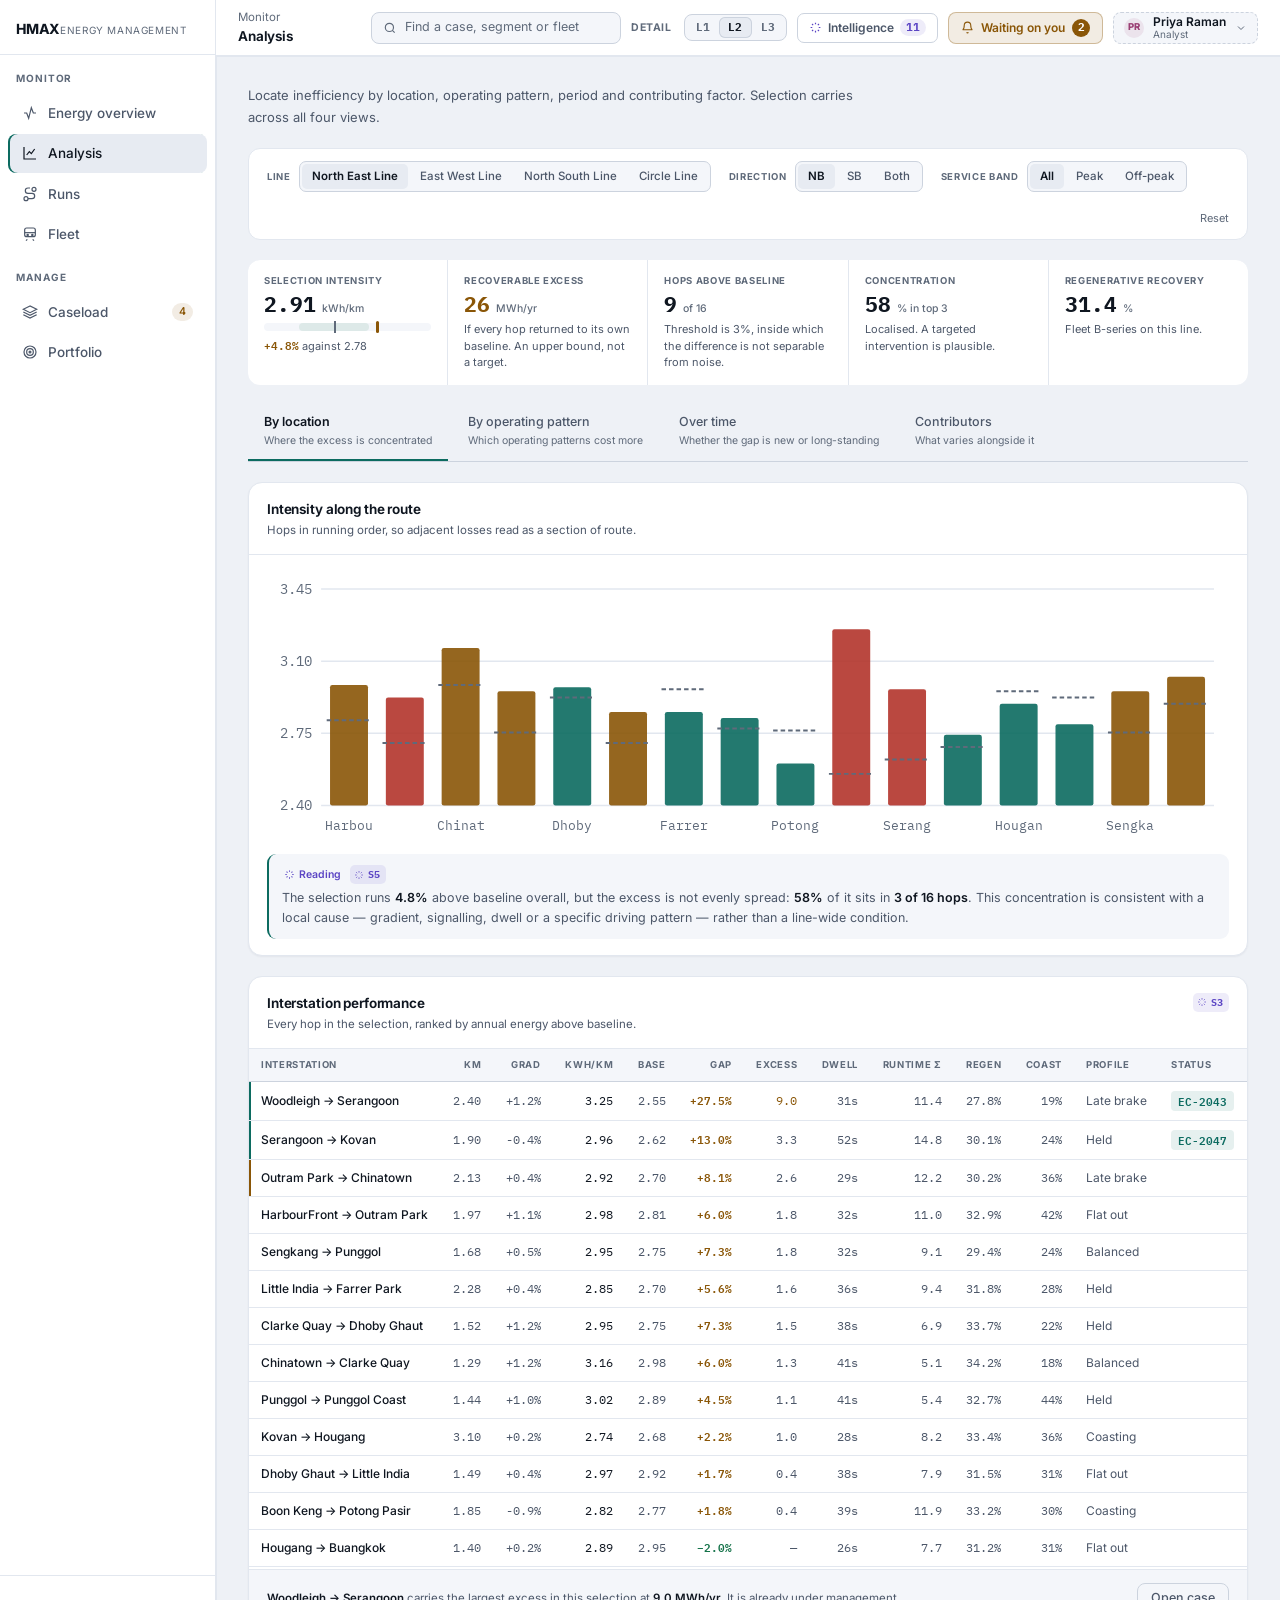
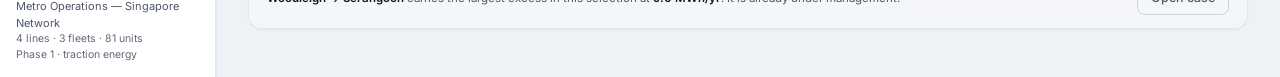
==== commit 51b792d8: "Singapore NEL station data, formal evidence layout, simplified wordmark" ====
--- a/admin.html
+++ b/admin.html
@@ -4,7 +4,6 @@
 <meta charset="UTF-8">
 <meta name="robots" content="noindex, nofollow, noarchive, nosnippet">
 <meta name="googlebot" content="noindex, nofollow">
-
 <title>HMAX · Administration</title>
 <meta name="viewport" content="width=device-width, initial-scale=1.0">
 <script src="vendor/tailwind.js"></script>
--- a/shared.css
+++ b/shared.css
@@ -544,3 +544,70 @@
 .conf-pill.high{ background: var(--green-soft); color: var(--green); }
 .conf-pill.medium{ background: var(--amber-soft); color: var(--amber); }
 .conf-pill.low{ background: var(--red-soft); color: var(--red); }
+
+/* ===================================================================
+   FORMAL EVIDENCE BLOCKS
+   Gap decomposition, movement profile comparison, indicator summary.
+   =================================================================== */
+
+.ev-sec{ font-size:11px; font-weight:800; letter-spacing:.11em; text-transform:uppercase;
+         color: var(--text-primary); }
+
+.src-chip{ flex-shrink:0; font-size:10.5px; letter-spacing:.02em; color: var(--text-tertiary);
+           border:1px solid var(--border-soft); border-radius:6px; padding:3px 8px; background: var(--bg-elev-2); }
+
+/* --- gap decomposition --- */
+.gap-row{ display:grid; grid-template-columns:22px 1fr auto; gap:12px; align-items:start;
+          padding:11px 0; border-top:1px solid var(--border-soft); }
+.gap-row:first-of-type{ border-top:1px solid var(--border-soft); }
+.gap-n{ font-family:'IBM Plex Mono',monospace; font-size:11px; font-weight:700; line-height:1.5;
+        color: var(--text-tertiary); text-align:right; }
+.gap-stmt{ font-size:12.5px; font-weight:600; color: var(--text-primary); line-height:1.45; }
+.gap-disp{ font-size:11px; color: var(--text-tertiary); line-height:1.5; margin-top:2px; }
+.gap-bar{ height:4px; border-radius:2px; background: var(--bg-elev-3); margin-top:8px; overflow:hidden; }
+.gap-bar span{ display:block; height:100%; border-radius:2px; }
+.gap-val{ font-size:14px; font-weight:700; line-height:1.3; white-space:nowrap; }
+
+.gap-total{ display:flex; align-items:baseline; justify-content:space-between; gap:16px;
+            margin-top:4px; padding-top:12px; border-top:2px solid var(--text-primary); }
+.gap-total-label{ font-size:12px; font-weight:700; color: var(--text-primary);
+                  letter-spacing:.02em; }
+.gap-total-val{ font-size:17px; font-weight:800; color: var(--text-primary); white-space:nowrap; }
+
+/* --- movement profile comparison --- */
+.pc-row{ display:grid; grid-template-columns:200px 1fr; gap:14px; align-items:center; margin-bottom:8px; }
+.pc-label{ font-size:11.5px; color: var(--text-secondary); line-height:1.35; text-align:right; }
+.pc-row.is-subject .pc-label{ color: var(--text-primary); font-weight:650; }
+.pc-bar{ display:flex; height:26px; border-radius:5px; overflow:hidden; background: var(--bg-elev-3); }
+.pc-bar span{ display:flex; align-items:center; justify-content:center;
+              font-family:'IBM Plex Mono',monospace; font-size:10.5px; font-weight:700;
+              color:#fff; letter-spacing:.01em; }
+.pc-legend{ display:flex; flex-wrap:wrap; gap:16px; margin-top:12px; padding-left:214px; }
+.pc-key{ display:inline-flex; align-items:center; gap:6px; font-size:11px; color: var(--text-tertiary); }
+.pc-key i{ width:9px; height:9px; border-radius:2px; display:inline-block; }
+
+/* --- indicator summary --- */
+.ind-table{ width:100%; border-collapse:collapse; }
+.ind-table th{ font-size:10px; font-weight:700; letter-spacing:.07em; text-transform:uppercase;
+               color: var(--text-tertiary); text-align:left; padding:0 10px 7px 0;
+               border-bottom:1px solid var(--border-soft); white-space:nowrap; }
+.ind-table th:nth-child(n+2){ text-align:right; }
+.ind-table th:last-child{ text-align:right; }
+.ind-table td{ font-size:12px; padding:9px 10px 9px 0; border-bottom:1px solid var(--border-soft);
+               color: var(--text-secondary); text-align:right; white-space:nowrap; }
+.ind-table td.ind-name{ text-align:left; color: var(--text-primary); font-weight:600; white-space:normal; }
+.ind-table tr:last-child td{ border-bottom:none; }
+
+.src-pill{ display:inline-block; font-family:'IBM Plex Mono',monospace; font-size:9.5px; font-weight:700;
+           letter-spacing:.05em; padding:2px 6px; border-radius:4px;
+           background: var(--accent-soft); color: var(--accent); }
+.ind-legend{ display:flex; flex-wrap:wrap; gap:14px; margin-top:12px; }
+.src-legend{ display:inline-flex; align-items:center; gap:6px; font-size:10.5px; color: var(--text-tertiary); }
+.ind-foot{ margin-top:12px; padding-top:10px; border-top:1px solid var(--border-soft);
+           font-size:10.5px; color: var(--text-tertiary); line-height:1.55; }
+
+@media (max-width: 900px){
+  .pc-row{ grid-template-columns:1fr; gap:4px; }
+  .pc-label{ text-align:left; }
+  .pc-legend{ padding-left:0; }
+}
